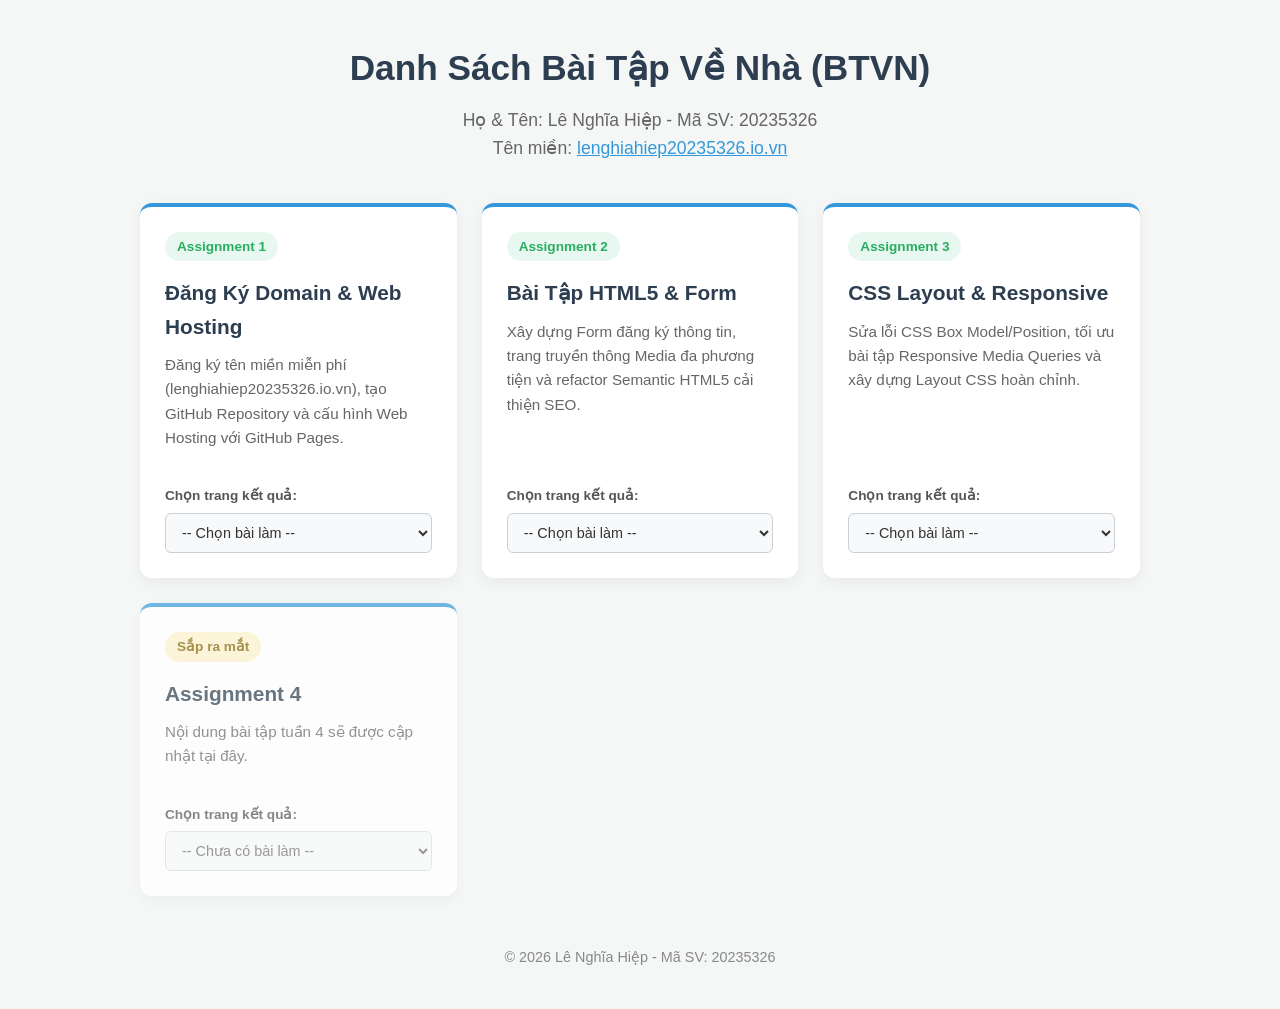
==== index.html @ bf310b88 "Complete Assignment 3 CSS Layout & Responsive" ====
<!DOCTYPE html>
<html lang="vi">
<head>
    <meta charset="UTF-8">
    <meta name="viewport" content="width=device-width, initial-scale=1.0">
    <title>Danh Sách Bài Tập Về Nhà - CN Web</title>
    <style>
        :root {
            --primary-color: #2c3e50;
            --accent-color: #3498db;
            --bg-color: #f4f7f6;
            --card-bg: #ffffff;
            --text-color: #333333;
        }

        * {
            box-sizing: border-box;
            margin: 0;
            padding: 0;
        }

        body {
            font-family: 'Segoe UI', Tahoma, Geneva, Verdana, sans-serif;
            background-color: var(--bg-color);
            color: var(--text-color);
            line-height: 1.6;
            padding: 40px 20px;
        }

        .container {
            max-width: 1000px;
            margin: 0 auto;
        }

        header {
            text-align: center;
            margin-bottom: 40px;
        }

        header h1 {
            font-size: 2.2rem;
            color: var(--primary-color);
            margin-bottom: 10px;
        }

        header p {
            font-size: 1.1rem;
            color: #666;
        }

        .assignment-grid {
            display: grid;
            grid-template-columns: repeat(auto-fill, minmax(280px, 1fr));
            gap: 25px;
        }

        .assignment-card {
            background-color: var(--card-bg);
            border-radius: 12px;
            padding: 25px;
            box-shadow: 0 4px 15px rgba(0,0,0,0.06);
            transition: transform 0.2s ease, box-shadow 0.2s ease;
            display: flex;
            flex-direction: column;
            justify-content: space-between;
            border-top: 4px solid var(--accent-color);
        }

        .assignment-card:hover {
            transform: translateY(-5px);
            box-shadow: 0 8px 25px rgba(0,0,0,0.12);
        }

        .card-header {
            display: flex;
            align-items: center;
            justify-content: space-between;
            margin-bottom: 15px;
        }

        .badge {
            background-color: #e8f4fc;
            color: var(--accent-color);
            font-weight: bold;
            padding: 4px 12px;
            border-radius: 20px;
            font-size: 0.85rem;
        }

        .badge.completed {
            background-color: #e8f8f0;
            color: #27ae60;
        }

        .badge.pending {
            background-color: #fff3cd;
            color: #856404;
        }

        .assignment-card h3 {
            font-size: 1.3rem;
            color: var(--primary-color);
            margin-bottom: 10px;
        }

        .assignment-card p {
            font-size: 0.95rem;
            color: #666;
            margin-bottom: 20px;
            flex-grow: 1;
        }

        .dropdown-container {
            margin-top: 15px;
        }

        .dropdown-container label {
            display: block;
            font-size: 0.85rem;
            font-weight: 600;
            color: #555;
            margin-bottom: 6px;
        }

        .select-link {
            width: 100%;
            padding: 10px 12px;
            border: 1px solid #ccd0d5;
            border-radius: 6px;
            background-color: #f8f9fa;
            font-size: 0.9rem;
            color: #333;
            cursor: pointer;
            outline: none;
            transition: border-color 0.2s, background-color 0.2s;
        }

        .select-link:hover, .select-link:focus {
            border-color: var(--accent-color);
            background-color: #ffffff;
        }

        .disabled {
            opacity: 0.7;
        }

        footer {
            text-align: center;
            margin-top: 50px;
            color: #888;
            font-size: 0.9rem;
        }
    </style>
</head>
<body>
    <div class="container">
        <header>
            <h1>Danh Sách Bài Tập Về Nhà (BTVN)</h1>
            <p>Họ & Tên: Lê Nghĩa Hiệp - Mã SV: 20235326</p>
            <p>Tên miền: <a href="http://lenghiahiep20235326.io.vn" style="color: var(--accent-color);">lenghiahiep20235326.io.vn</a></p>
        </header>

        <div class="assignment-grid">
            <!-- Assignment 1 -->
            <div class="assignment-card">
                <div>
                    <div class="card-header">
                        <span class="badge completed">Assignment 1</span>
                    </div>
                    <h3>Đăng Ký Domain & Web Hosting</h3>
                    <p>Đăng ký tên miền miễn phí (lenghiahiep20235326.io.vn), tạo GitHub Repository và cấu hình Web Hosting với GitHub Pages.</p>
                </div>
                <div class="dropdown-container">
                    <label for="assign1-select">Chọn trang kết quả:</label>
                    <select id="assign1-select" class="select-link" onchange="if(this.value) window.location.href=this.value;">
                        <option value="">-- Chọn bài làm --</option>
                        <option value="http://lenghiahiep20235326.io.vn">Link Domain / Trang chủ</option>
                        <option value="https://github.com/HiepLee1509/CN-WEB">Link Repository GitHub</option>
                    </select>
                </div>
            </div>

            <!-- Assignment 2 -->
            <div class="assignment-card">
                <div>
                    <div class="card-header">
                        <span class="badge completed">Assignment 2</span>
                    </div>
                    <h3>Bài Tập HTML5 & Form</h3>
                    <p>Xây dựng Form đăng ký thông tin, trang truyền thông Media đa phương tiện và refactor Semantic HTML5 cải thiện SEO.</p>
                </div>
                <div class="dropdown-container">
                    <label for="assign2-select">Chọn trang kết quả:</label>
                    <select id="assign2-select" class="select-link" onchange="if(this.value) window.location.href=this.value;">
                        <option value="">-- Chọn bài làm --</option>
                        <option value="assignment2/index.html">Trang chủ mẫu (index.html)</option>
                        <option value="assignment2/register.html">Link to register.html</option>
                        <option value="assignment2/media.html">Link to media.html</option>
                        <option value="assignment2/index_new.html">Link to index_new.html</option>
                    </select>
                </div>
            </div>

            <!-- Assignment 3 -->
            <div class="assignment-card">
                <div>
                    <div class="card-header">
                        <span class="badge completed">Assignment 3</span>
                    </div>
                    <h3>CSS Layout & Responsive</h3>
                    <p>Sửa lỗi CSS Box Model/Position, tối ưu bài tập Responsive Media Queries và xây dựng Layout CSS hoàn chỉnh.</p>
                </div>
                <div class="dropdown-container">
                    <label for="assign3-select">Chọn trang kết quả:</label>
                    <select id="assign3-select" class="select-link" onchange="if(this.value) window.location.href=this.value;">
                        <option value="">-- Chọn bài làm --</option>
                        <option value="assignment3/Bai tap 1 Tim va sua loi CSS/trang.html">Bài 1: Sửa lỗi CSS thủ công</option>
                        <option value="assignment3/Bai tap 2 Tim va sua loi CSS/trang.html">Bài 2: Chẩn đoán & Sửa lỗi CSS</option>
                        <option value="assignment3/responsive-Bai tap 3.html">Bài 3: Demo Responsive Web Design</option>
                        <option value="assignment3/Bai tap 4 Xay dung CSS/trang-goc.html">Bài 4: Xây dựng CSS Responsive</option>
                    </select>
                </div>
            </div>

            <!-- Assignment 4 -->
            <div class="assignment-card disabled">
                <div>
                    <div class="card-header">
                        <span class="badge pending">Sắp ra mắt</span>
                    </div>
                    <h3>Assignment 4</h3>
                    <p>Nội dung bài tập tuần 4 sẽ được cập nhật tại đây.</p>
                </div>
                <div class="dropdown-container">
                    <label>Chọn trang kết quả:</label>
                    <select class="select-link" disabled>
                        <option value="">-- Chưa có bài làm --</option>
                    </select>
                </div>
            </div>
        </div>

        <footer>
            <p>© 2026 Lê Nghĩa Hiệp - Mã SV: 20235326</p>
        </footer>
    </div>
</body>
</html>
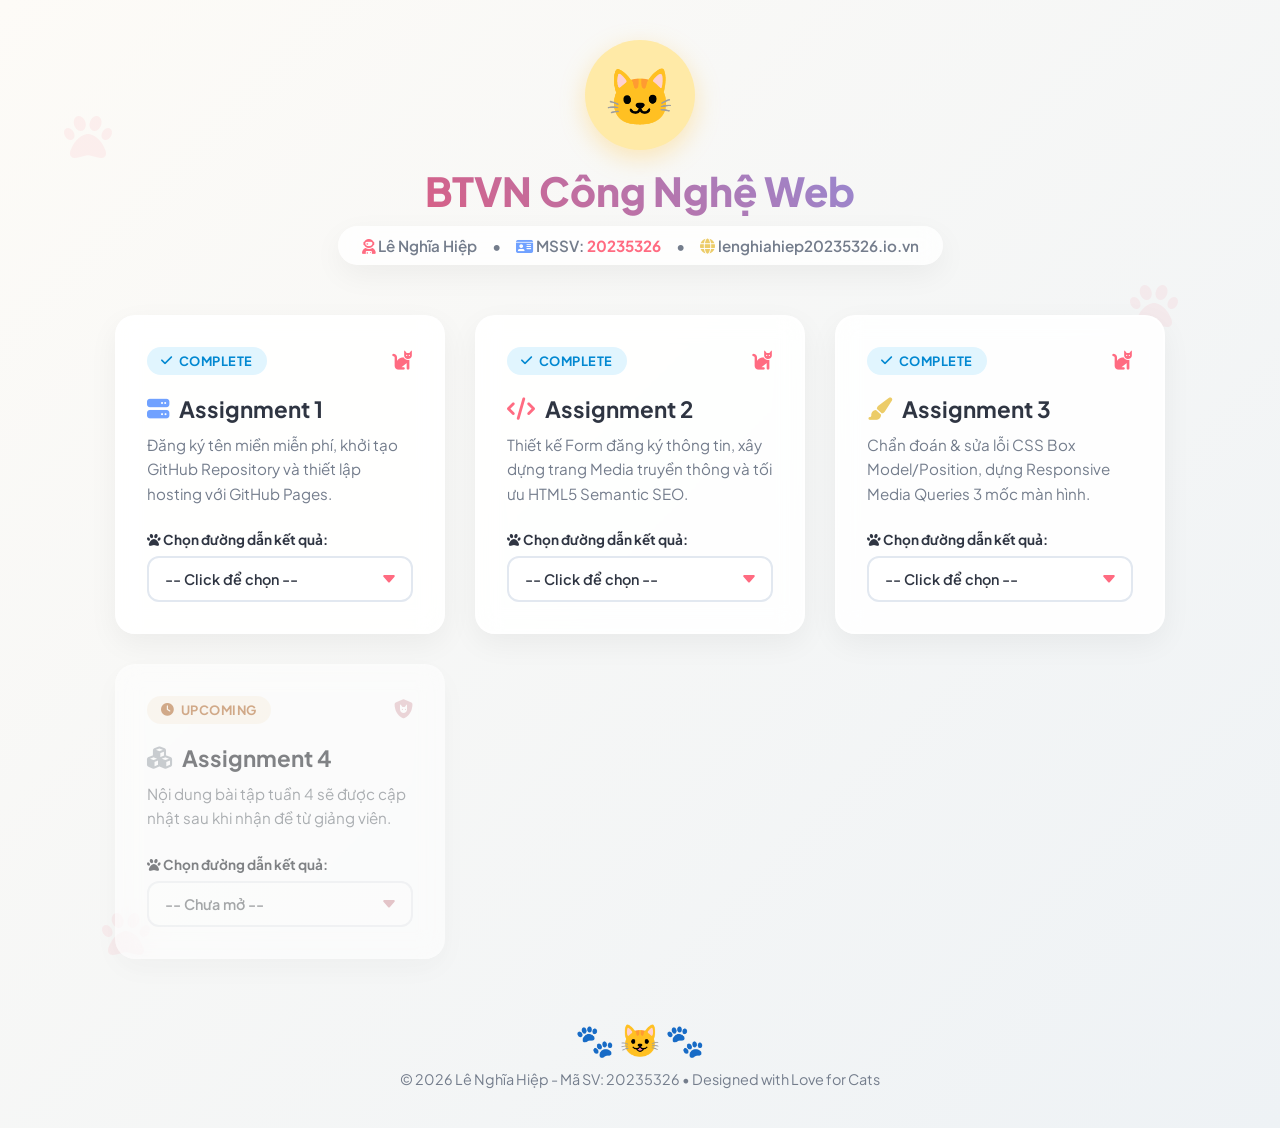
==== commit 643449d0: "Redesign homepage with Cute Cat Theme and smooth animations" ====
--- a/index.html
+++ b/index.html
@@ -3,14 +3,25 @@
 <head>
     <meta charset="UTF-8">
     <meta name="viewport" content="width=device-width, initial-scale=1.0">
-    <title>Danh Sách Bài Tập Về Nhà - CN Web</title>
+    <title>Lê Nghĩa Hiệp - BTVN Công Nghệ Web</title>
+    <!-- Google Fonts & Font Awesome Icons -->
+    <link rel="preconnect" href="https://fonts.googleapis.com">
+    <link rel="preconnect" href="https://fonts.gstatic.com" crossorigin>
+    <link href="https://fonts.googleapis.com/css2?family=Plus+Jakarta+Sans:wght@400;600;700;800&display=swap" rel="stylesheet">
+    <link rel="stylesheet" href="https://cdnjs.cloudflare.com/ajax/libs/font-awesome/6.4.0/css/all.min.css">
+    
     <style>
         :root {
-            --primary-color: #2c3e50;
-            --accent-color: #3498db;
-            --bg-color: #f4f7f6;
-            --card-bg: #ffffff;
-            --text-color: #333333;
+            --primary: #ff6b81;
+            --primary-hover: #ff4757;
+            --secondary: #70a1ff;
+            --accent: #eccc68;
+            --bg-gradient: linear-gradient(135deg, #fdfbf7 0%, #eef2f5 100%);
+            --card-bg: rgba(255, 255, 255, 0.9);
+            --text-main: #2f3542;
+            --text-muted: #747d8c;
+            --shadow-soft: 0 10px 30px rgba(0, 0, 0, 0.05);
+            --shadow-hover: 0 20px 40px rgba(255, 107, 129, 0.18);
         }
 
         * {
@@ -20,162 +31,314 @@
         }
 
         body {
-            font-family: 'Segoe UI', Tahoma, Geneva, Verdana, sans-serif;
-            background-color: var(--bg-color);
-            color: var(--text-color);
-            line-height: 1.6;
+            font-family: 'Plus Jakarta Sans', sans-serif;
+            background: var(--bg-gradient);
+            color: var(--text-main);
+            min-height: 100vh;
             padding: 40px 20px;
+            position: relative;
+            overflow-x: hidden;
+        }
+
+        /* Ambient Floating Paws Effect */
+        .ambient-paw {
+            position: absolute;
+            color: rgba(255, 107, 129, 0.08);
+            font-size: 3rem;
+            z-index: 0;
+            animation: floatPaw 8s infinite ease-in-out;
+        }
+
+        @keyframes floatPaw {
+            0%, 100% { transform: translateY(0) rotate(0deg); }
+            50% { transform: translateY(-20px) rotate(15deg); }
         }
 
         .container {
-            max-width: 1000px;
+            max-width: 1050px;
             margin: 0 auto;
-        }
-
+            position: relative;
+            z-index: 1;
+        }
+
+        /* Header Styling with Animated Cat Avatar */
         header {
             text-align: center;
-            margin-bottom: 40px;
+            margin-bottom: 50px;
+            position: relative;
+        }
+
+        .cat-avatar-wrapper {
+            position: relative;
+            display: inline-block;
+            margin-bottom: 15px;
+        }
+
+        .cat-avatar {
+            width: 110px;
+            height: 110px;
+            background: #ffeaa7;
+            border-radius: 50%;
+            display: flex;
+            align-items: center;
+            justify-content: center;
+            font-size: 3.5rem;
+            box-shadow: 0 8px 25px rgba(254, 202, 87, 0.4);
+            animation: catBounce 3s infinite ease-in-out;
+        }
+
+        @keyframes catBounce {
+            0%, 100% { transform: translateY(0) scale(1); }
+            50% { transform: translateY(-10px) scale(1.05); }
+        }
+
+        .cat-ears {
+            position: absolute;
+            top: -8px;
+            width: 100%;
+            display: flex;
+            justify-content: space-between;
+            padding: 0 15px;
+        }
+
+        .cat-ear {
+            width: 0;
+            height: 0;
+            border-left: 15px solid transparent;
+            border-right: 15px solid transparent;
+            border-bottom: 25px solid #ff6b81;
+            transform-origin: bottom center;
         }
 
         header h1 {
-            font-size: 2.2rem;
-            color: var(--primary-color);
+            font-size: 2.5rem;
+            font-weight: 800;
+            background: linear-gradient(45deg, #ff4757, #70a1ff);
+            -webkit-background-clip: text;
+            -webkit-text-fill-color: transparent;
             margin-bottom: 10px;
         }
 
-        header p {
-            font-size: 1.1rem;
-            color: #666;
-        }
-
+        .student-info {
+            display: inline-flex;
+            gap: 15px;
+            background: rgba(255, 255, 255, 0.8);
+            backdrop-filter: blur(10px);
+            padding: 10px 24px;
+            border-radius: 30px;
+            box-shadow: var(--shadow-soft);
+            font-size: 0.95rem;
+            font-weight: 600;
+            color: var(--text-muted);
+        }
+
+        .student-info span strong {
+            color: var(--primary);
+        }
+
+        /* Assignment Cards Grid */
         .assignment-grid {
             display: grid;
-            grid-template-columns: repeat(auto-fill, minmax(280px, 1fr));
-            gap: 25px;
+            grid-template-columns: repeat(auto-fill, minmax(310px, 1fr));
+            gap: 30px;
         }
 
         .assignment-card {
-            background-color: var(--card-bg);
-            border-radius: 12px;
-            padding: 25px;
-            box-shadow: 0 4px 15px rgba(0,0,0,0.06);
-            transition: transform 0.2s ease, box-shadow 0.2s ease;
+            background: var(--card-bg);
+            backdrop-filter: blur(12px);
+            border: 2px solid rgba(255, 255, 255, 0.6);
+            border-radius: 20px;
+            padding: 30px;
+            box-shadow: var(--shadow-soft);
+            transition: all 0.35s cubic-bezier(0.34, 1.56, 0.64, 1);
             display: flex;
             flex-direction: column;
             justify-content: space-between;
-            border-top: 4px solid var(--accent-color);
+            position: relative;
+            overflow: hidden;
+        }
+
+        .assignment-card::before {
+            content: '';
+            position: absolute;
+            top: 0;
+            left: 0;
+            width: 100%;
+            height: 5px;
+            background: linear-gradient(90deg, var(--primary), var(--secondary));
+            opacity: 0;
+            transition: opacity 0.3s ease;
         }
 
         .assignment-card:hover {
-            transform: translateY(-5px);
-            box-shadow: 0 8px 25px rgba(0,0,0,0.12);
-        }
-
-        .card-header {
+            transform: translateY(-8px) scale(1.02);
+            box-shadow: var(--shadow-hover);
+            border-color: rgba(255, 107, 129, 0.3);
+        }
+
+        .assignment-card:hover::before {
+            opacity: 1;
+        }
+
+        .card-top {
             display: flex;
             align-items: center;
             justify-content: space-between;
-            margin-bottom: 15px;
+            margin-bottom: 20px;
         }
 
         .badge {
-            background-color: #e8f4fc;
-            color: var(--accent-color);
-            font-weight: bold;
-            padding: 4px 12px;
+            display: inline-flex;
+            align-items: center;
+            gap: 6px;
+            padding: 6px 14px;
             border-radius: 20px;
-            font-size: 0.85rem;
+            font-size: 0.8rem;
+            font-weight: 700;
+            letter-spacing: 0.5px;
+            text-transform: uppercase;
         }
 
         .badge.completed {
-            background-color: #e8f8f0;
-            color: #27ae60;
+            background: #e1f5fe;
+            color: #0288d1;
         }
 
         .badge.pending {
-            background-color: #fff3cd;
-            color: #856404;
+            background: #fff3e0;
+            color: #ef6c00;
+        }
+
+        .cat-icon-badge {
+            font-size: 1.2rem;
+            color: var(--primary);
         }
 
         .assignment-card h3 {
-            font-size: 1.3rem;
-            color: var(--primary-color);
+            font-size: 1.4rem;
+            font-weight: 700;
+            color: var(--text-main);
             margin-bottom: 10px;
+            display: flex;
+            align-items: center;
+            gap: 10px;
         }
 
         .assignment-card p {
             font-size: 0.95rem;
-            color: #666;
-            margin-bottom: 20px;
-            flex-grow: 1;
-        }
-
-        .dropdown-container {
-            margin-top: 15px;
-        }
-
-        .dropdown-container label {
+            color: var(--text-muted);
+            line-height: 1.6;
+            margin-bottom: 25px;
+        }
+
+        /* Custom Cat Styled Dropdown Select */
+        .dropdown-wrapper {
+            position: relative;
+        }
+
+        .dropdown-wrapper label {
             display: block;
             font-size: 0.85rem;
+            font-weight: 700;
+            color: var(--text-main);
+            margin-bottom: 8px;
+        }
+
+        .custom-select {
+            width: 100%;
+            padding: 12px 16px;
+            border: 2px solid #e2e8f0;
+            border-radius: 12px;
+            background: #ffffff;
+            font-family: inherit;
+            font-size: 0.9rem;
             font-weight: 600;
-            color: #555;
-            margin-bottom: 6px;
-        }
-
-        .select-link {
-            width: 100%;
-            padding: 10px 12px;
-            border: 1px solid #ccd0d5;
-            border-radius: 6px;
-            background-color: #f8f9fa;
-            font-size: 0.9rem;
-            color: #333;
+            color: var(--text-main);
             cursor: pointer;
             outline: none;
-            transition: border-color 0.2s, background-color 0.2s;
-        }
-
-        .select-link:hover, .select-link:focus {
-            border-color: var(--accent-color);
-            background-color: #ffffff;
+            transition: all 0.3s ease;
+            appearance: none;
+            background-image: url("data:image/svg+xml;utf8,<svg xmlns='http://www.w3.org/2000/svg' width='16' height='16' fill='%23ff6b81' viewBox='0 0 16 16'><path d='M7.247 11.14 2.451 5.658C1.885 5.013 2.345 4 3.204 4h9.592a1 1 0 0 1 .753 1.659l-4.796 5.48a1 1 0 0 1-1.506 0z'/></svg>");
+            background-repeat: no-repeat;
+            background-position: right 14px center;
+        }
+
+        .custom-select:hover, .custom-select:focus {
+            border-color: var(--primary);
+            box-shadow: 0 0 0 4px rgba(255, 107, 129, 0.15);
         }
 
         .disabled {
-            opacity: 0.7;
-        }
-
+            opacity: 0.6;
+            filter: grayscale(0.5);
+            pointer-events: none;
+        }
+
+        /* Cat Animation Footer */
         footer {
             text-align: center;
-            margin-top: 50px;
-            color: #888;
+            margin-top: 60px;
+            color: var(--text-muted);
             font-size: 0.9rem;
+            position: relative;
+        }
+
+        .footer-cat {
+            font-size: 2rem;
+            margin-bottom: 10px;
+            display: inline-block;
+            animation: catWiggle 2s infinite ease-in-out;
+        }
+
+        @keyframes catWiggle {
+            0%, 100% { transform: rotate(0deg); }
+            25% { transform: rotate(-10deg); }
+            75% { transform: rotate(10deg); }
         }
     </style>
 </head>
 <body>
+
+    <!-- Ambient Paw Animations -->
+    <i class="fa-solid fa-paw ambient-paw" style="top: 10%; left: 5%;"></i>
+    <i class="fa-solid fa-paw ambient-paw" style="top: 25%; right: 8%; animation-delay: 2s;"></i>
+    <i class="fa-solid fa-paw ambient-paw" style="bottom: 15%; left: 8%; animation-delay: 4s;"></i>
+
     <div class="container">
+        <!-- Header -->
         <header>
-            <h1>Danh Sách Bài Tập Về Nhà (BTVN)</h1>
-            <p>Họ & Tên: Lê Nghĩa Hiệp - Mã SV: 20235326</p>
-            <p>Tên miền: <a href="http://lenghiahiep20235326.io.vn" style="color: var(--accent-color);">lenghiahiep20235326.io.vn</a></p>
+            <div class="cat-avatar-wrapper">
+                <div class="cat-avatar">🐱</div>
+            </div>
+            <h1>BTVN Công Nghệ Web</h1>
+            <div class="student-info">
+                <span><i class="fa-solid fa-user-astronaut" style="color: var(--primary);"></i> Lê Nghĩa Hiệp</span>
+                <span>•</span>
+                <span><i class="fa-solid fa-id-card" style="color: var(--secondary);"></i> MSSV: <strong>20235326</strong></span>
+                <span>•</span>
+                <span><i class="fa-solid fa-globe" style="color: var(--accent);"></i> <a href="http://lenghiahiep20235326.io.vn" style="color: inherit; text-decoration: none;">lenghiahiep20235326.io.vn</a></span>
+            </div>
         </header>
 
+        <!-- Cards Grid -->
         <div class="assignment-grid">
+            
             <!-- Assignment 1 -->
             <div class="assignment-card">
                 <div>
-                    <div class="card-header">
-                        <span class="badge completed">Assignment 1</span>
+                    <div class="card-top">
+                        <span class="badge completed"><i class="fa-solid fa-check"></i> Complete</span>
+                        <i class="fa-solid fa-cat cat-icon-badge"></i>
                     </div>
-                    <h3>Đăng Ký Domain & Web Hosting</h3>
-                    <p>Đăng ký tên miền miễn phí (lenghiahiep20235326.io.vn), tạo GitHub Repository và cấu hình Web Hosting với GitHub Pages.</p>
-                </div>
-                <div class="dropdown-container">
-                    <label for="assign1-select">Chọn trang kết quả:</label>
-                    <select id="assign1-select" class="select-link" onchange="if(this.value) window.location.href=this.value;">
-                        <option value="">-- Chọn bài làm --</option>
-                        <option value="http://lenghiahiep20235326.io.vn">Link Domain / Trang chủ</option>
-                        <option value="https://github.com/HiepLee1509/CN-WEB">Link Repository GitHub</option>
+                    <h3><i class="fa-solid fa-server" style="color: var(--secondary);"></i> Assignment 1</h3>
+                    <p>Đăng ký tên miền miễn phí, khởi tạo GitHub Repository và thiết lập hosting với GitHub Pages.</p>
+                </div>
+                <div class="dropdown-wrapper">
+                    <label><i class="fa-solid fa-paw"></i> Chọn đường dẫn kết quả:</label>
+                    <select class="custom-select" onchange="if(this.value) window.location.href=this.value;">
+                        <option value="">-- Click để chọn --</option>
+                        <option value="http://lenghiahiep20235326.io.vn">🐾 Domain: lenghiahiep20235326.io.vn</option>
+                        <option value="https://github.com/HiepLee1509/CN-WEB">🐾 GitHub Repo: HiepLee1509/CN-WEB</option>
                     </select>
                 </div>
             </div>
@@ -183,20 +346,21 @@
             <!-- Assignment 2 -->
             <div class="assignment-card">
                 <div>
-                    <div class="card-header">
-                        <span class="badge completed">Assignment 2</span>
+                    <div class="card-top">
+                        <span class="badge completed"><i class="fa-solid fa-check"></i> Complete</span>
+                        <i class="fa-solid fa-cat cat-icon-badge"></i>
                     </div>
-                    <h3>Bài Tập HTML5 & Form</h3>
-                    <p>Xây dựng Form đăng ký thông tin, trang truyền thông Media đa phương tiện và refactor Semantic HTML5 cải thiện SEO.</p>
-                </div>
-                <div class="dropdown-container">
-                    <label for="assign2-select">Chọn trang kết quả:</label>
-                    <select id="assign2-select" class="select-link" onchange="if(this.value) window.location.href=this.value;">
-                        <option value="">-- Chọn bài làm --</option>
-                        <option value="assignment2/index.html">Trang chủ mẫu (index.html)</option>
-                        <option value="assignment2/register.html">Link to register.html</option>
-                        <option value="assignment2/media.html">Link to media.html</option>
-                        <option value="assignment2/index_new.html">Link to index_new.html</option>
+                    <h3><i class="fa-solid fa-code" style="color: var(--primary);"></i> Assignment 2</h3>
+                    <p>Thiết kế Form đăng ký thông tin, xây dựng trang Media truyền thông và tối ưu HTML5 Semantic SEO.</p>
+                </div>
+                <div class="dropdown-wrapper">
+                    <label><i class="fa-solid fa-paw"></i> Chọn đường dẫn kết quả:</label>
+                    <select class="custom-select" onchange="if(this.value) window.location.href=this.value;">
+                        <option value="">-- Click để chọn --</option>
+                        <option value="assignment2/register.html">🐾 Link to register.html</option>
+                        <option value="assignment2/media.html">🐾 Link to media.html</option>
+                        <option value="assignment2/index_new.html">🐾 Link to index_new.html</option>
+                        <option value="assignment2/index.html">🐾 Trang chủ mẫu (index.html)</option>
                     </select>
                 </div>
             </div>
@@ -204,20 +368,21 @@
             <!-- Assignment 3 -->
             <div class="assignment-card">
                 <div>
-                    <div class="card-header">
-                        <span class="badge completed">Assignment 3</span>
+                    <div class="card-top">
+                        <span class="badge completed"><i class="fa-solid fa-check"></i> Complete</span>
+                        <i class="fa-solid fa-cat cat-icon-badge"></i>
                     </div>
-                    <h3>CSS Layout & Responsive</h3>
-                    <p>Sửa lỗi CSS Box Model/Position, tối ưu bài tập Responsive Media Queries và xây dựng Layout CSS hoàn chỉnh.</p>
-                </div>
-                <div class="dropdown-container">
-                    <label for="assign3-select">Chọn trang kết quả:</label>
-                    <select id="assign3-select" class="select-link" onchange="if(this.value) window.location.href=this.value;">
-                        <option value="">-- Chọn bài làm --</option>
-                        <option value="assignment3/Bai tap 1 Tim va sua loi CSS/trang.html">Bài 1: Sửa lỗi CSS thủ công</option>
-                        <option value="assignment3/Bai tap 2 Tim va sua loi CSS/trang.html">Bài 2: Chẩn đoán & Sửa lỗi CSS</option>
-                        <option value="assignment3/responsive-Bai tap 3.html">Bài 3: Demo Responsive Web Design</option>
-                        <option value="assignment3/Bai tap 4 Xay dung CSS/trang-goc.html">Bài 4: Xây dựng CSS Responsive</option>
+                    <h3><i class="fa-solid fa-paint-brush" style="color: var(--accent);"></i> Assignment 3</h3>
+                    <p>Chẩn đoán & sửa lỗi CSS Box Model/Position, dựng Responsive Media Queries 3 mốc màn hình.</p>
+                </div>
+                <div class="dropdown-wrapper">
+                    <label><i class="fa-solid fa-paw"></i> Chọn đường dẫn kết quả:</label>
+                    <select class="custom-select" onchange="if(this.value) window.location.href=this.value;">
+                        <option value="">-- Click để chọn --</option>
+                        <option value="assignment3/Bai tap 1 Tim va sua loi CSS/trang.html">🐾 Bài 1: Sửa lỗi CSS thủ công</option>
+                        <option value="assignment3/Bai tap 2 Tim va sua loi CSS/trang.html">🐾 Bài 2: Chẩn đoán & Sửa lỗi CSS</option>
+                        <option value="assignment3/responsive-Bai tap 3.html">🐾 Bài 3: Demo Responsive Layout</option>
+                        <option value="assignment3/Bai tap 4 Xay dung CSS/trang-goc.html">🐾 Bài 4: Xây dựng CSS Responsive</option>
                     </select>
                 </div>
             </div>
@@ -225,24 +390,29 @@
             <!-- Assignment 4 -->
             <div class="assignment-card disabled">
                 <div>
-                    <div class="card-header">
-                        <span class="badge pending">Sắp ra mắt</span>
+                    <div class="card-top">
+                        <span class="badge pending"><i class="fa-solid fa-clock"></i> Upcoming</span>
+                        <i class="fa-solid fa-shield-cat cat-icon-badge" style="opacity: 0.5;"></i>
                     </div>
-                    <h3>Assignment 4</h3>
-                    <p>Nội dung bài tập tuần 4 sẽ được cập nhật tại đây.</p>
-                </div>
-                <div class="dropdown-container">
-                    <label>Chọn trang kết quả:</label>
-                    <select class="select-link" disabled>
-                        <option value="">-- Chưa có bài làm --</option>
+                    <h3><i class="fa-solid fa-cubes" style="color: #a4b0be;"></i> Assignment 4</h3>
+                    <p>Nội dung bài tập tuần 4 sẽ được cập nhật sau khi nhận đề từ giảng viên.</p>
+                </div>
+                <div class="dropdown-wrapper">
+                    <label><i class="fa-solid fa-paw"></i> Chọn đường dẫn kết quả:</label>
+                    <select class="custom-select" disabled>
+                        <option value="">-- Chưa mở --</option>
                     </select>
                 </div>
             </div>
+
         </div>
 
+        <!-- Footer -->
         <footer>
-            <p>© 2026 Lê Nghĩa Hiệp - Mã SV: 20235326</p>
+            <div class="footer-cat">🐾 😺 🐾</div>
+            <p>© 2026 Lê Nghĩa Hiệp - Mã SV: 20235326 • Designed with Love for Cats</p>
         </footer>
     </div>
+
 </body>
 </html>
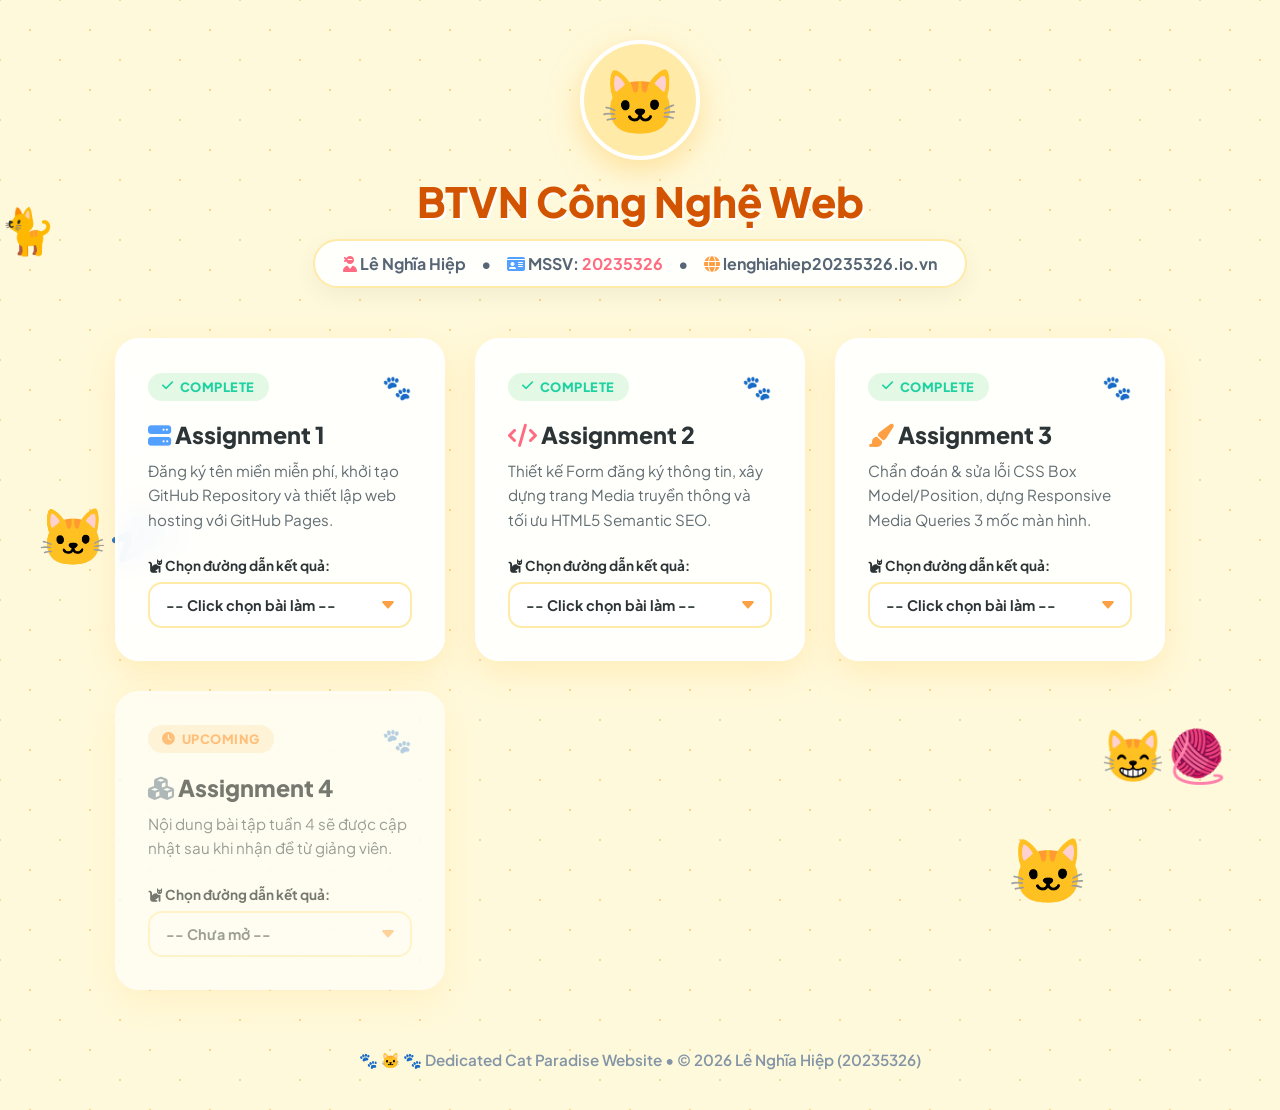
==== commit bb299e1e: "Update Yellow Pastel theme with interactive background cat animations" ====
--- a/index.html
+++ b/index.html
@@ -3,8 +3,8 @@
 <head>
     <meta charset="UTF-8">
     <meta name="viewport" content="width=device-width, initial-scale=1.0">
-    <title>Lê Nghĩa Hiệp - BTVN Công Nghệ Web</title>
-    <!-- Google Fonts & Font Awesome Icons -->
+    <title>Lê Nghĩa Hiệp - BTVN Công Nghệ Web (Cat Paradise)</title>
+    <!-- Google Fonts & Font Awesome -->
     <link rel="preconnect" href="https://fonts.googleapis.com">
     <link rel="preconnect" href="https://fonts.gstatic.com" crossorigin>
     <link href="https://fonts.googleapis.com/css2?family=Plus+Jakarta+Sans:wght@400;600;700;800&display=swap" rel="stylesheet">
@@ -12,16 +12,15 @@
     
     <style>
         :root {
+            --bg-yellow: #fff9db; /* Pastel Yellow Background */
             --primary: #ff6b81;
-            --primary-hover: #ff4757;
-            --secondary: #70a1ff;
-            --accent: #eccc68;
-            --bg-gradient: linear-gradient(135deg, #fdfbf7 0%, #eef2f5 100%);
-            --card-bg: rgba(255, 255, 255, 0.9);
-            --text-main: #2f3542;
-            --text-muted: #747d8c;
-            --shadow-soft: 0 10px 30px rgba(0, 0, 0, 0.05);
-            --shadow-hover: 0 20px 40px rgba(255, 107, 129, 0.18);
+            --secondary: #48dbfb;
+            --accent: #feca57;
+            --card-bg: rgba(255, 255, 255, 0.92);
+            --text-main: #2d3436;
+            --text-muted: #636e72;
+            --shadow-card: 0 12px 35px rgba(254, 202, 87, 0.25);
+            --shadow-hover: 0 22px 45px rgba(255, 107, 129, 0.3);
         }
 
         * {
@@ -32,7 +31,12 @@
 
         body {
             font-family: 'Plus Jakarta Sans', sans-serif;
-            background: var(--bg-gradient);
+            background-color: var(--bg-yellow);
+            background-image: 
+                radial-gradient(#f7d794 1.5px, transparent 1.5px), 
+                radial-gradient(#f7d794 1.5px, #fff9db 1.5px);
+            background-size: 60px 60px;
+            background-position: 0 0, 30px 30px;
             color: var(--text-main);
             min-height: 100vh;
             padding: 40px 20px;
@@ -40,103 +44,163 @@
             overflow-x: hidden;
         }
 
-        /* Ambient Floating Paws Effect */
-        .ambient-paw {
+        /* ==================== ANIMATED CATS IN BACKGROUND ==================== */
+        .bg-cat-layer {
             position: absolute;
-            color: rgba(255, 107, 129, 0.08);
-            font-size: 3rem;
+            top: 0;
+            left: 0;
+            width: 100%;
+            height: 100%;
+            pointer-events: none;
             z-index: 0;
-            animation: floatPaw 8s infinite ease-in-out;
-        }
-
-        @keyframes floatPaw {
-            0%, 100% { transform: translateY(0) rotate(0deg); }
-            50% { transform: translateY(-20px) rotate(15deg); }
-        }
-
+            overflow: hidden;
+        }
+
+        /* 1. Mèo chạy ngang qua màn hình (Running Cat) */
+        .running-cat {
+            position: absolute;
+            top: 18%;
+            font-size: 2.8rem;
+            animation: catRun 14s linear infinite;
+        }
+
+        @keyframes catRun {
+            0% { left: -100px; transform: scaleX(1); }
+            49.9% { left: 105vw; transform: scaleX(1); }
+            50% { left: 105vw; transform: scaleX(-1); }
+            100% { left: -100px; transform: scaleX(-1); }
+        }
+
+        /* 2. Mèo ngủ trên đệm mây góc trái (Sleeping Cat) */
+        .sleeping-cat-wrapper {
+            position: absolute;
+            top: 45%;
+            left: 3%;
+            text-align: center;
+            animation: floatSlow 6s ease-in-out infinite;
+        }
+
+        .sleeping-cat {
+            font-size: 3.5rem;
+            display: inline-block;
+        }
+
+        .zzz-text {
+            font-weight: 800;
+            color: #f5cd79;
+            font-size: 1.2rem;
+            position: absolute;
+            top: -15px;
+            right: 0;
+            animation: zzzAnim 3s infinite;
+        }
+
+        @keyframes zzzAnim {
+            0% { opacity: 0; transform: translate(0, 0) scale(0.8); }
+            50% { opacity: 1; transform: translate(15px, -15px) scale(1.2); }
+            100% { opacity: 0; transform: translate(25px, -30px) scale(1.5); }
+        }
+
+        /* 3. Mèo vờn cuộn len ở góc phải (Playful Cat) */
+        .playful-cat-wrapper {
+            position: absolute;
+            top: 65%;
+            right: 4%;
+            animation: floatSlow 5s ease-in-out infinite 1s;
+        }
+
+        .playful-cat {
+            font-size: 3.2rem;
+            display: inline-block;
+            animation: catPlay 2s ease-in-out infinite alternate;
+        }
+
+        @keyframes catPlay {
+            0% { transform: rotate(-10deg) scale(1); }
+            100% { transform: rotate(15deg) scale(1.1); }
+        }
+
+        /* 4. Mèo leo núi ngoi lên ở dưới đáy (Peeking Cat) */
+        .peeking-cat {
+            position: fixed;
+            bottom: -10px;
+            right: 15%;
+            font-size: 4rem;
+            z-index: 10;
+            animation: catPeek 8s ease-in-out infinite;
+        }
+
+        @keyframes catPeek {
+            0%, 100% { transform: translateY(50px); }
+            30%, 70% { transform: translateY(-10px); }
+        }
+
+        @keyframes floatSlow {
+            0%, 100% { transform: translateY(0); }
+            50% { transform: translateY(-15px); }
+        }
+
+        /* ==================== MAIN CONTAINER ==================== */
         .container {
             max-width: 1050px;
             margin: 0 auto;
             position: relative;
-            z-index: 1;
-        }
-
-        /* Header Styling with Animated Cat Avatar */
+            z-index: 2;
+        }
+
+        /* Header */
         header {
             text-align: center;
             margin-bottom: 50px;
-            position: relative;
-        }
-
-        .cat-avatar-wrapper {
-            position: relative;
-            display: inline-block;
-            margin-bottom: 15px;
-        }
-
-        .cat-avatar {
-            width: 110px;
-            height: 110px;
+        }
+
+        .header-avatar {
+            width: 120px;
+            height: 120px;
             background: #ffeaa7;
+            border: 4px solid #fff;
             border-radius: 50%;
+            margin: 0 auto 15px;
             display: flex;
             align-items: center;
             justify-content: center;
-            font-size: 3.5rem;
-            box-shadow: 0 8px 25px rgba(254, 202, 87, 0.4);
-            animation: catBounce 3s infinite ease-in-out;
-        }
-
-        @keyframes catBounce {
-            0%, 100% { transform: translateY(0) scale(1); }
-            50% { transform: translateY(-10px) scale(1.05); }
-        }
-
-        .cat-ears {
-            position: absolute;
-            top: -8px;
-            width: 100%;
-            display: flex;
-            justify-content: space-between;
-            padding: 0 15px;
-        }
-
-        .cat-ear {
-            width: 0;
-            height: 0;
-            border-left: 15px solid transparent;
-            border-right: 15px solid transparent;
-            border-bottom: 25px solid #ff6b81;
-            transform-origin: bottom center;
+            font-size: 4rem;
+            box-shadow: 0 10px 30px rgba(254, 202, 87, 0.5);
+            animation: bounceAvatar 3s infinite ease-in-out;
+        }
+
+        @keyframes bounceAvatar {
+            0%, 100% { transform: translateY(0) rotate(0); }
+            50% { transform: translateY(-12px) rotate(5deg); }
         }
 
         header h1 {
-            font-size: 2.5rem;
+            font-size: 2.6rem;
             font-weight: 800;
-            background: linear-gradient(45deg, #ff4757, #70a1ff);
-            -webkit-background-clip: text;
-            -webkit-text-fill-color: transparent;
-            margin-bottom: 10px;
+            color: #d35400;
+            text-shadow: 2px 2px 0 #fff;
+            margin-bottom: 12px;
         }
 
         .student-info {
             display: inline-flex;
             gap: 15px;
-            background: rgba(255, 255, 255, 0.8);
+            background: rgba(255, 255, 255, 0.92);
             backdrop-filter: blur(10px);
-            padding: 10px 24px;
+            padding: 12px 28px;
             border-radius: 30px;
-            box-shadow: var(--shadow-soft);
-            font-size: 0.95rem;
-            font-weight: 600;
-            color: var(--text-muted);
+            box-shadow: 0 8px 25px rgba(0, 0, 0, 0.05);
+            font-size: 1rem;
+            font-weight: 700;
+            color: #576574;
+            border: 2px solid #ffeaa7;
         }
 
         .student-info span strong {
-            color: var(--primary);
-        }
-
-        /* Assignment Cards Grid */
+            color: #ff6b81;
+        }
+
+        /* Cards Grid */
         .assignment-grid {
             display: grid;
             grid-template-columns: repeat(auto-fill, minmax(310px, 1fr));
@@ -145,46 +209,29 @@
 
         .assignment-card {
             background: var(--card-bg);
-            backdrop-filter: blur(12px);
-            border: 2px solid rgba(255, 255, 255, 0.6);
-            border-radius: 20px;
+            backdrop-filter: blur(15px);
+            border: 3px solid #ffffff;
+            border-radius: 24px;
             padding: 30px;
-            box-shadow: var(--shadow-soft);
+            box-shadow: var(--shadow-card);
             transition: all 0.35s cubic-bezier(0.34, 1.56, 0.64, 1);
             display: flex;
             flex-direction: column;
             justify-content: space-between;
             position: relative;
-            overflow: hidden;
-        }
-
-        .assignment-card::before {
-            content: '';
-            position: absolute;
-            top: 0;
-            left: 0;
-            width: 100%;
-            height: 5px;
-            background: linear-gradient(90deg, var(--primary), var(--secondary));
-            opacity: 0;
-            transition: opacity 0.3s ease;
         }
 
         .assignment-card:hover {
-            transform: translateY(-8px) scale(1.02);
+            transform: translateY(-10px) rotate(1deg);
             box-shadow: var(--shadow-hover);
-            border-color: rgba(255, 107, 129, 0.3);
-        }
-
-        .assignment-card:hover::before {
-            opacity: 1;
-        }
-
-        .card-top {
+            border-color: #feca57;
+        }
+
+        .card-header-top {
             display: flex;
             align-items: center;
             justify-content: space-between;
-            margin-bottom: 20px;
+            margin-bottom: 18px;
         }
 
         .badge {
@@ -194,34 +241,26 @@
             padding: 6px 14px;
             border-radius: 20px;
             font-size: 0.8rem;
-            font-weight: 700;
+            font-weight: 800;
             letter-spacing: 0.5px;
             text-transform: uppercase;
         }
 
         .badge.completed {
-            background: #e1f5fe;
-            color: #0288d1;
+            background: #e3f9e5;
+            color: #1dd1a1;
         }
 
         .badge.pending {
-            background: #fff3e0;
-            color: #ef6c00;
-        }
-
-        .cat-icon-badge {
-            font-size: 1.2rem;
-            color: var(--primary);
+            background: #fff0d6;
+            color: #ff9f43;
         }
 
         .assignment-card h3 {
-            font-size: 1.4rem;
-            font-weight: 700;
-            color: var(--text-main);
+            font-size: 1.45rem;
+            font-weight: 800;
+            color: #2d3436;
             margin-bottom: 10px;
-            display: flex;
-            align-items: center;
-            gap: 10px;
         }
 
         .assignment-card p {
@@ -231,112 +270,109 @@
             margin-bottom: 25px;
         }
 
-        /* Custom Cat Styled Dropdown Select */
-        .dropdown-wrapper {
-            position: relative;
-        }
-
+        /* Select Dropdown Styling */
         .dropdown-wrapper label {
             display: block;
             font-size: 0.85rem;
             font-weight: 700;
-            color: var(--text-main);
+            color: #2d3436;
             margin-bottom: 8px;
         }
 
         .custom-select {
             width: 100%;
             padding: 12px 16px;
-            border: 2px solid #e2e8f0;
-            border-radius: 12px;
+            border: 2px solid #ffeaa7;
+            border-radius: 14px;
             background: #ffffff;
             font-family: inherit;
             font-size: 0.9rem;
-            font-weight: 600;
-            color: var(--text-main);
+            font-weight: 700;
+            color: #2d3436;
             cursor: pointer;
             outline: none;
             transition: all 0.3s ease;
             appearance: none;
-            background-image: url("data:image/svg+xml;utf8,<svg xmlns='http://www.w3.org/2000/svg' width='16' height='16' fill='%23ff6b81' viewBox='0 0 16 16'><path d='M7.247 11.14 2.451 5.658C1.885 5.013 2.345 4 3.204 4h9.592a1 1 0 0 1 .753 1.659l-4.796 5.48a1 1 0 0 1-1.506 0z'/></svg>");
+            background-image: url("data:image/svg+xml;utf8,<svg xmlns='http://www.w3.org/2000/svg' width='16' height='16' fill='%23ff9f43' viewBox='0 0 16 16'><path d='M7.247 11.14 2.451 5.658C1.885 5.013 2.345 4 3.204 4h9.592a1 1 0 0 1 .753 1.659l-4.796 5.48a1 1 0 0 1-1.506 0z'/></svg>");
             background-repeat: no-repeat;
             background-position: right 14px center;
         }
 
         .custom-select:hover, .custom-select:focus {
-            border-color: var(--primary);
-            box-shadow: 0 0 0 4px rgba(255, 107, 129, 0.15);
+            border-color: #ff9f43;
+            box-shadow: 0 0 0 4px rgba(254, 202, 87, 0.3);
         }
 
         .disabled {
-            opacity: 0.6;
-            filter: grayscale(0.5);
+            opacity: 0.65;
             pointer-events: none;
         }
 
-        /* Cat Animation Footer */
+        /* Footer */
         footer {
             text-align: center;
             margin-top: 60px;
-            color: var(--text-muted);
-            font-size: 0.9rem;
-            position: relative;
-        }
-
-        .footer-cat {
-            font-size: 2rem;
-            margin-bottom: 10px;
-            display: inline-block;
-            animation: catWiggle 2s infinite ease-in-out;
-        }
-
-        @keyframes catWiggle {
-            0%, 100% { transform: rotate(0deg); }
-            25% { transform: rotate(-10deg); }
-            75% { transform: rotate(10deg); }
+            color: #8395a7;
+            font-size: 0.95rem;
+            font-weight: 600;
         }
     </style>
 </head>
 <body>
 
-    <!-- Ambient Paw Animations -->
-    <i class="fa-solid fa-paw ambient-paw" style="top: 10%; left: 5%;"></i>
-    <i class="fa-solid fa-paw ambient-paw" style="top: 25%; right: 8%; animation-delay: 2s;"></i>
-    <i class="fa-solid fa-paw ambient-paw" style="bottom: 15%; left: 8%; animation-delay: 4s;"></i>
-
+    <!-- ANIMATED CATS IN BACKGROUND -->
+    <div class="bg-cat-layer">
+        <!-- 1. Mèo chạy ngang qua màn hình -->
+        <div class="running-cat">🐈</div>
+
+        <!-- 2. Mèo ngủ phát tiếng Zzz -->
+        <div class="sleeping-cat-wrapper">
+            <span class="zzz-text">Zzz...</span>
+            <div class="sleeping-cat">🐱💤</div>
+        </div>
+
+        <!-- 3. Mèo vui đùa với cuộn len -->
+        <div class="playful-cat-wrapper">
+            <div class="playful-cat">😸🧶</div>
+        </div>
+
+        <!-- 4. Mèo nhô đầu ngó lên ở đáy màn hình -->
+        <div class="peeking-cat">🐱</div>
+    </div>
+
+    <!-- MAIN CONTENT -->
     <div class="container">
+        
         <!-- Header -->
         <header>
-            <div class="cat-avatar-wrapper">
-                <div class="cat-avatar">🐱</div>
-            </div>
+            <div class="header-avatar">🐱</div>
             <h1>BTVN Công Nghệ Web</h1>
             <div class="student-info">
-                <span><i class="fa-solid fa-user-astronaut" style="color: var(--primary);"></i> Lê Nghĩa Hiệp</span>
+                <span><i class="fa-solid fa-user-ninja" style="color: #ff6b81;"></i> Lê Nghĩa Hiệp</span>
                 <span>•</span>
-                <span><i class="fa-solid fa-id-card" style="color: var(--secondary);"></i> MSSV: <strong>20235326</strong></span>
+                <span><i class="fa-solid fa-id-card" style="color: #54a0ff;"></i> MSSV: <strong>20235326</strong></span>
                 <span>•</span>
-                <span><i class="fa-solid fa-globe" style="color: var(--accent);"></i> <a href="http://lenghiahiep20235326.io.vn" style="color: inherit; text-decoration: none;">lenghiahiep20235326.io.vn</a></span>
+                <span><i class="fa-solid fa-globe" style="color: #ff9f43;"></i> <a href="http://lenghiahiep20235326.io.vn" style="color: inherit; text-decoration: none;">lenghiahiep20235326.io.vn</a></span>
             </div>
         </header>
 
-        <!-- Cards Grid -->
+        <!-- Assignment Grid -->
         <div class="assignment-grid">
             
             <!-- Assignment 1 -->
             <div class="assignment-card">
                 <div>
-                    <div class="card-top">
+                    <div class="card-header-top">
                         <span class="badge completed"><i class="fa-solid fa-check"></i> Complete</span>
-                        <i class="fa-solid fa-cat cat-icon-badge"></i>
+                        <span style="font-size: 1.5rem;">🐾</span>
                     </div>
-                    <h3><i class="fa-solid fa-server" style="color: var(--secondary);"></i> Assignment 1</h3>
-                    <p>Đăng ký tên miền miễn phí, khởi tạo GitHub Repository và thiết lập hosting với GitHub Pages.</p>
+                    <h3><i class="fa-solid fa-server" style="color: #54a0ff;"></i> Assignment 1</h3>
+                    <p>Đăng ký tên miền miễn phí, khởi tạo GitHub Repository và thiết lập web hosting với GitHub Pages.</p>
                 </div>
                 <div class="dropdown-wrapper">
-                    <label><i class="fa-solid fa-paw"></i> Chọn đường dẫn kết quả:</label>
+                    <label><i class="fa-solid fa-cat"></i> Chọn đường dẫn kết quả:</label>
                     <select class="custom-select" onchange="if(this.value) window.location.href=this.value;">
-                        <option value="">-- Click để chọn --</option>
+                        <option value="">-- Click chọn bài làm --</option>
                         <option value="http://lenghiahiep20235326.io.vn">🐾 Domain: lenghiahiep20235326.io.vn</option>
                         <option value="https://github.com/HiepLee1509/CN-WEB">🐾 GitHub Repo: HiepLee1509/CN-WEB</option>
                     </select>
@@ -346,17 +382,17 @@
             <!-- Assignment 2 -->
             <div class="assignment-card">
                 <div>
-                    <div class="card-top">
+                    <div class="card-header-top">
                         <span class="badge completed"><i class="fa-solid fa-check"></i> Complete</span>
-                        <i class="fa-solid fa-cat cat-icon-badge"></i>
+                        <span style="font-size: 1.5rem;">🐾</span>
                     </div>
-                    <h3><i class="fa-solid fa-code" style="color: var(--primary);"></i> Assignment 2</h3>
+                    <h3><i class="fa-solid fa-code" style="color: #ff6b81;"></i> Assignment 2</h3>
                     <p>Thiết kế Form đăng ký thông tin, xây dựng trang Media truyền thông và tối ưu HTML5 Semantic SEO.</p>
                 </div>
                 <div class="dropdown-wrapper">
-                    <label><i class="fa-solid fa-paw"></i> Chọn đường dẫn kết quả:</label>
+                    <label><i class="fa-solid fa-cat"></i> Chọn đường dẫn kết quả:</label>
                     <select class="custom-select" onchange="if(this.value) window.location.href=this.value;">
-                        <option value="">-- Click để chọn --</option>
+                        <option value="">-- Click chọn bài làm --</option>
                         <option value="assignment2/register.html">🐾 Link to register.html</option>
                         <option value="assignment2/media.html">🐾 Link to media.html</option>
                         <option value="assignment2/index_new.html">🐾 Link to index_new.html</option>
@@ -368,17 +404,17 @@
             <!-- Assignment 3 -->
             <div class="assignment-card">
                 <div>
-                    <div class="card-top">
+                    <div class="card-header-top">
                         <span class="badge completed"><i class="fa-solid fa-check"></i> Complete</span>
-                        <i class="fa-solid fa-cat cat-icon-badge"></i>
+                        <span style="font-size: 1.5rem;">🐾</span>
                     </div>
-                    <h3><i class="fa-solid fa-paint-brush" style="color: var(--accent);"></i> Assignment 3</h3>
+                    <h3><i class="fa-solid fa-paint-brush" style="color: #ff9f43;"></i> Assignment 3</h3>
                     <p>Chẩn đoán & sửa lỗi CSS Box Model/Position, dựng Responsive Media Queries 3 mốc màn hình.</p>
                 </div>
                 <div class="dropdown-wrapper">
-                    <label><i class="fa-solid fa-paw"></i> Chọn đường dẫn kết quả:</label>
+                    <label><i class="fa-solid fa-cat"></i> Chọn đường dẫn kết quả:</label>
                     <select class="custom-select" onchange="if(this.value) window.location.href=this.value;">
-                        <option value="">-- Click để chọn --</option>
+                        <option value="">-- Click chọn bài làm --</option>
                         <option value="assignment3/Bai tap 1 Tim va sua loi CSS/trang.html">🐾 Bài 1: Sửa lỗi CSS thủ công</option>
                         <option value="assignment3/Bai tap 2 Tim va sua loi CSS/trang.html">🐾 Bài 2: Chẩn đoán & Sửa lỗi CSS</option>
                         <option value="assignment3/responsive-Bai tap 3.html">🐾 Bài 3: Demo Responsive Layout</option>
@@ -390,15 +426,15 @@
             <!-- Assignment 4 -->
             <div class="assignment-card disabled">
                 <div>
-                    <div class="card-top">
+                    <div class="card-header-top">
                         <span class="badge pending"><i class="fa-solid fa-clock"></i> Upcoming</span>
-                        <i class="fa-solid fa-shield-cat cat-icon-badge" style="opacity: 0.5;"></i>
+                        <span style="font-size: 1.5rem; opacity: 0.5;">🐾</span>
                     </div>
-                    <h3><i class="fa-solid fa-cubes" style="color: #a4b0be;"></i> Assignment 4</h3>
+                    <h3><i class="fa-solid fa-cubes" style="color: #8395a7;"></i> Assignment 4</h3>
                     <p>Nội dung bài tập tuần 4 sẽ được cập nhật sau khi nhận đề từ giảng viên.</p>
                 </div>
                 <div class="dropdown-wrapper">
-                    <label><i class="fa-solid fa-paw"></i> Chọn đường dẫn kết quả:</label>
+                    <label><i class="fa-solid fa-cat"></i> Chọn đường dẫn kết quả:</label>
                     <select class="custom-select" disabled>
                         <option value="">-- Chưa mở --</option>
                     </select>
@@ -409,9 +445,9 @@
 
         <!-- Footer -->
         <footer>
-            <div class="footer-cat">🐾 😺 🐾</div>
-            <p>© 2026 Lê Nghĩa Hiệp - Mã SV: 20235326 • Designed with Love for Cats</p>
+            <p>🐾 🐱 🐾 Dedicated Cat Paradise Website • © 2026 Lê Nghĩa Hiệp (20235326)</p>
         </footer>
+
     </div>
 
 </body>
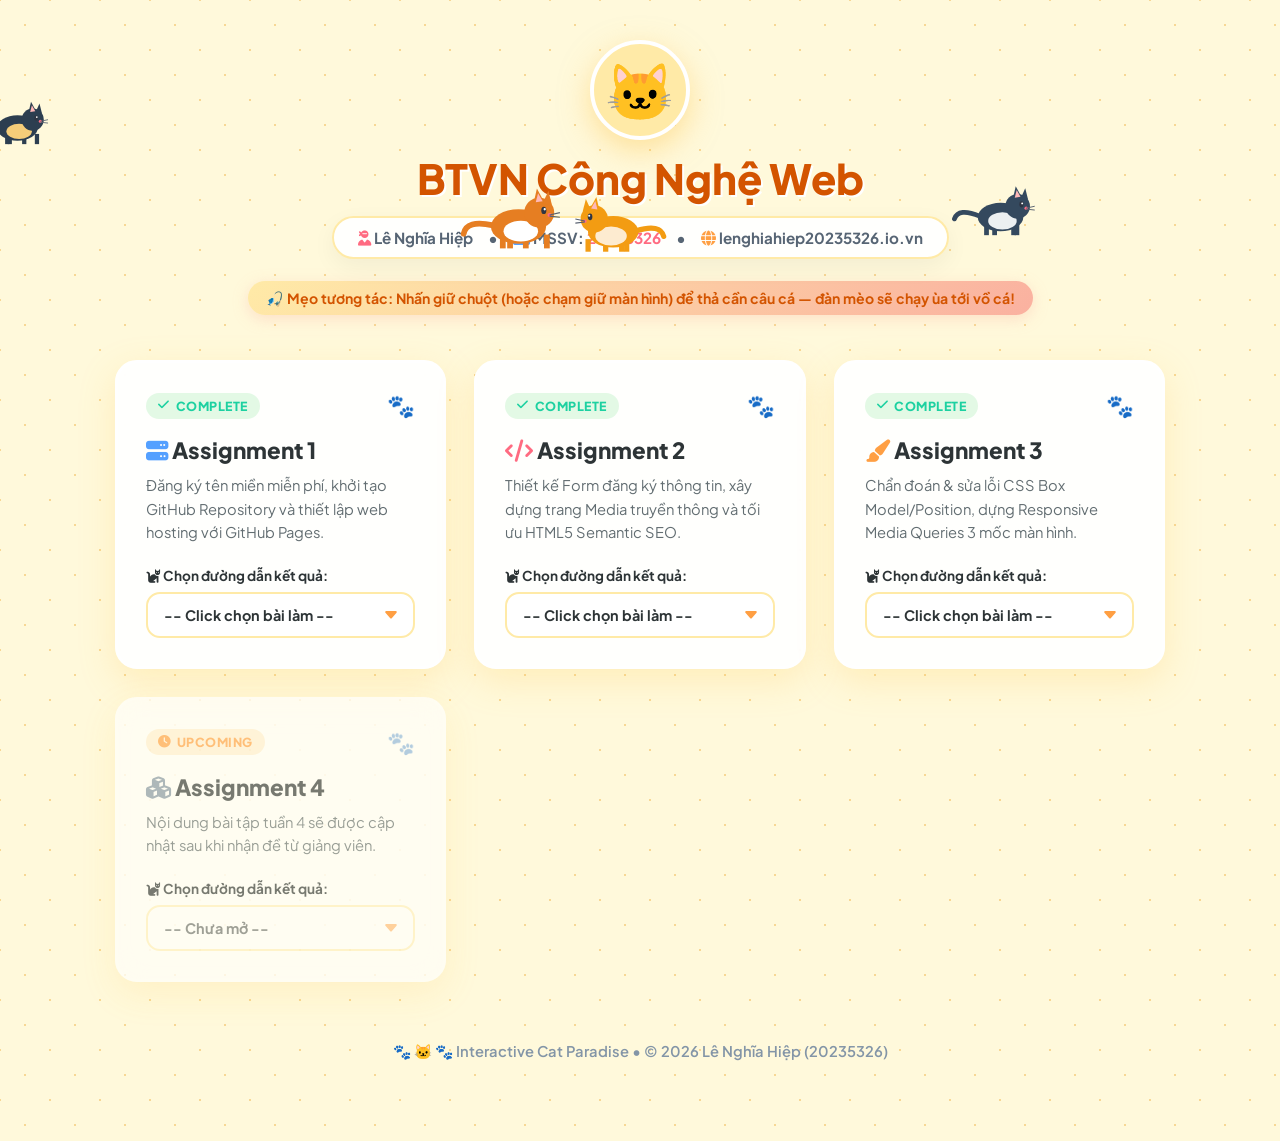
==== commit d6d35beb: "Add interactive natural animated cats with fishing rod game" ====
--- a/index.html
+++ b/index.html
@@ -3,7 +3,7 @@
 <head>
     <meta charset="UTF-8">
     <meta name="viewport" content="width=device-width, initial-scale=1.0">
-    <title>Lê Nghĩa Hiệp - BTVN Công Nghệ Web (Cat Paradise)</title>
+    <title>Lê Nghĩa Hiệp - BTVN Công Nghệ Web (Interactive Cat World)</title>
     <!-- Google Fonts & Font Awesome -->
     <link rel="preconnect" href="https://fonts.googleapis.com">
     <link rel="preconnect" href="https://fonts.gstatic.com" crossorigin>
@@ -12,11 +12,11 @@
     
     <style>
         :root {
-            --bg-yellow: #fff9db; /* Pastel Yellow Background */
+            --bg-yellow: #fff9db;
             --primary: #ff6b81;
             --secondary: #48dbfb;
             --accent: #feca57;
-            --card-bg: rgba(255, 255, 255, 0.92);
+            --card-bg: rgba(255, 255, 255, 0.94);
             --text-main: #2d3436;
             --text-muted: #636e72;
             --shadow-card: 0 12px 35px rgba(254, 202, 87, 0.25);
@@ -35,112 +35,49 @@
             background-image: 
                 radial-gradient(#f7d794 1.5px, transparent 1.5px), 
                 radial-gradient(#f7d794 1.5px, #fff9db 1.5px);
-            background-size: 60px 60px;
-            background-position: 0 0, 30px 30px;
+            background-size: 50px 50px;
+            background-position: 0 0, 25px 25px;
             color: var(--text-main);
             min-height: 100vh;
-            padding: 40px 20px;
+            padding: 40px 20px 80px;
             position: relative;
             overflow-x: hidden;
-        }
-
-        /* ==================== ANIMATED CATS IN BACKGROUND ==================== */
-        .bg-cat-layer {
-            position: absolute;
+            user-select: none;
+        }
+
+        /* Canvas cho hiệu ứng mèo tương tác */
+        #catCanvas {
+            position: fixed;
             top: 0;
             left: 0;
-            width: 100%;
-            height: 100%;
+            width: 100vw;
+            height: 100vh;
             pointer-events: none;
-            z-index: 0;
-            overflow: hidden;
-        }
-
-        /* 1. Mèo chạy ngang qua màn hình (Running Cat) */
-        .running-cat {
-            position: absolute;
-            top: 18%;
-            font-size: 2.8rem;
-            animation: catRun 14s linear infinite;
-        }
-
-        @keyframes catRun {
-            0% { left: -100px; transform: scaleX(1); }
-            49.9% { left: 105vw; transform: scaleX(1); }
-            50% { left: 105vw; transform: scaleX(-1); }
-            100% { left: -100px; transform: scaleX(-1); }
-        }
-
-        /* 2. Mèo ngủ trên đệm mây góc trái (Sleeping Cat) */
-        .sleeping-cat-wrapper {
-            position: absolute;
-            top: 45%;
-            left: 3%;
-            text-align: center;
-            animation: floatSlow 6s ease-in-out infinite;
-        }
-
-        .sleeping-cat {
-            font-size: 3.5rem;
-            display: inline-block;
-        }
-
-        .zzz-text {
-            font-weight: 800;
-            color: #f5cd79;
-            font-size: 1.2rem;
-            position: absolute;
-            top: -15px;
-            right: 0;
-            animation: zzzAnim 3s infinite;
-        }
-
-        @keyframes zzzAnim {
-            0% { opacity: 0; transform: translate(0, 0) scale(0.8); }
-            50% { opacity: 1; transform: translate(15px, -15px) scale(1.2); }
-            100% { opacity: 0; transform: translate(25px, -30px) scale(1.5); }
-        }
-
-        /* 3. Mèo vờn cuộn len ở góc phải (Playful Cat) */
-        .playful-cat-wrapper {
-            position: absolute;
-            top: 65%;
-            right: 4%;
-            animation: floatSlow 5s ease-in-out infinite 1s;
-        }
-
-        .playful-cat {
-            font-size: 3.2rem;
-            display: inline-block;
-            animation: catPlay 2s ease-in-out infinite alternate;
-        }
-
-        @keyframes catPlay {
-            0% { transform: rotate(-10deg) scale(1); }
-            100% { transform: rotate(15deg) scale(1.1); }
-        }
-
-        /* 4. Mèo leo núi ngoi lên ở dưới đáy (Peeking Cat) */
-        .peeking-cat {
-            position: fixed;
-            bottom: -10px;
-            right: 15%;
-            font-size: 4rem;
             z-index: 10;
-            animation: catPeek 8s ease-in-out infinite;
-        }
-
-        @keyframes catPeek {
-            0%, 100% { transform: translateY(50px); }
-            30%, 70% { transform: translateY(-10px); }
-        }
-
-        @keyframes floatSlow {
-            0%, 100% { transform: translateY(0); }
-            50% { transform: translateY(-15px); }
-        }
-
-        /* ==================== MAIN CONTAINER ==================== */
+        }
+
+        /* Banner hướng dẫn tương tác */
+        .hint-bar {
+            background: linear-gradient(135deg, #ffeaa7, #fab1a0);
+            color: #d35400;
+            padding: 8px 18px;
+            border-radius: 20px;
+            font-size: 0.88rem;
+            font-weight: 700;
+            display: inline-flex;
+            align-items: center;
+            gap: 8px;
+            box-shadow: 0 4px 15px rgba(250, 177, 160, 0.35);
+            margin-top: 10px;
+            animation: pulseHint 2s infinite ease-in-out;
+        }
+
+        @keyframes pulseHint {
+            0%, 100% { transform: scale(1); }
+            50% { transform: scale(1.04); }
+        }
+
+        /* Container nội dung */
         .container {
             max-width: 1050px;
             margin: 0 auto;
@@ -151,27 +88,27 @@
         /* Header */
         header {
             text-align: center;
-            margin-bottom: 50px;
+            margin-bottom: 45px;
         }
 
         .header-avatar {
-            width: 120px;
-            height: 120px;
+            width: 100px;
+            height: 100px;
             background: #ffeaa7;
             border: 4px solid #fff;
             border-radius: 50%;
-            margin: 0 auto 15px;
+            margin: 0 auto 12px;
             display: flex;
             align-items: center;
             justify-content: center;
-            font-size: 4rem;
+            font-size: 3.5rem;
             box-shadow: 0 10px 30px rgba(254, 202, 87, 0.5);
             animation: bounceAvatar 3s infinite ease-in-out;
         }
 
         @keyframes bounceAvatar {
             0%, 100% { transform: translateY(0) rotate(0); }
-            50% { transform: translateY(-12px) rotate(5deg); }
+            50% { transform: translateY(-10px) rotate(4deg); }
         }
 
         header h1 {
@@ -184,16 +121,19 @@
 
         .student-info {
             display: inline-flex;
+            flex-wrap: wrap;
+            justify-content: center;
             gap: 15px;
-            background: rgba(255, 255, 255, 0.92);
+            background: rgba(255, 255, 255, 0.94);
             backdrop-filter: blur(10px);
-            padding: 12px 28px;
+            padding: 10px 24px;
             border-radius: 30px;
             box-shadow: 0 8px 25px rgba(0, 0, 0, 0.05);
-            font-size: 1rem;
+            font-size: 0.95rem;
             font-weight: 700;
             color: #576574;
             border: 2px solid #ffeaa7;
+            margin-bottom: 12px;
         }
 
         .student-info span strong {
@@ -204,15 +144,15 @@
         .assignment-grid {
             display: grid;
             grid-template-columns: repeat(auto-fill, minmax(310px, 1fr));
-            gap: 30px;
+            gap: 28px;
         }
 
         .assignment-card {
             background: var(--card-bg);
             backdrop-filter: blur(15px);
             border: 3px solid #ffffff;
-            border-radius: 24px;
-            padding: 30px;
+            border-radius: 22px;
+            padding: 28px;
             box-shadow: var(--shadow-card);
             transition: all 0.35s cubic-bezier(0.34, 1.56, 0.64, 1);
             display: flex;
@@ -222,7 +162,7 @@
         }
 
         .assignment-card:hover {
-            transform: translateY(-10px) rotate(1deg);
+            transform: translateY(-8px) rotate(0.8deg);
             box-shadow: var(--shadow-hover);
             border-color: #feca57;
         }
@@ -231,16 +171,16 @@
             display: flex;
             align-items: center;
             justify-content: space-between;
-            margin-bottom: 18px;
+            margin-bottom: 16px;
         }
 
         .badge {
             display: inline-flex;
             align-items: center;
             gap: 6px;
-            padding: 6px 14px;
+            padding: 5px 12px;
             border-radius: 20px;
-            font-size: 0.8rem;
+            font-size: 0.78rem;
             font-weight: 800;
             letter-spacing: 0.5px;
             text-transform: uppercase;
@@ -257,20 +197,20 @@
         }
 
         .assignment-card h3 {
-            font-size: 1.45rem;
+            font-size: 1.4rem;
             font-weight: 800;
             color: #2d3436;
             margin-bottom: 10px;
         }
 
         .assignment-card p {
-            font-size: 0.95rem;
+            font-size: 0.92rem;
             color: var(--text-muted);
             line-height: 1.6;
-            margin-bottom: 25px;
-        }
-
-        /* Select Dropdown Styling */
+            margin-bottom: 22px;
+        }
+
+        /* Select Dropdown */
         .dropdown-wrapper label {
             display: block;
             font-size: 0.85rem;
@@ -313,34 +253,17 @@
             text-align: center;
             margin-top: 60px;
             color: #8395a7;
-            font-size: 0.95rem;
+            font-size: 0.92rem;
             font-weight: 600;
         }
     </style>
 </head>
 <body>
 
-    <!-- ANIMATED CATS IN BACKGROUND -->
-    <div class="bg-cat-layer">
-        <!-- 1. Mèo chạy ngang qua màn hình -->
-        <div class="running-cat">🐈</div>
-
-        <!-- 2. Mèo ngủ phát tiếng Zzz -->
-        <div class="sleeping-cat-wrapper">
-            <span class="zzz-text">Zzz...</span>
-            <div class="sleeping-cat">🐱💤</div>
-        </div>
-
-        <!-- 3. Mèo vui đùa với cuộn len -->
-        <div class="playful-cat-wrapper">
-            <div class="playful-cat">😸🧶</div>
-        </div>
-
-        <!-- 4. Mèo nhô đầu ngó lên ở đáy màn hình -->
-        <div class="peeking-cat">🐱</div>
-    </div>
-
-    <!-- MAIN CONTENT -->
+    <!-- Canvas dành riêng để render đàn mèo sống động & cần câu cá tương tác -->
+    <canvas id="catCanvas"></canvas>
+
+    <!-- Nội dung chính -->
     <div class="container">
         
         <!-- Header -->
@@ -354,6 +277,10 @@
                 <span>•</span>
                 <span><i class="fa-solid fa-globe" style="color: #ff9f43;"></i> <a href="http://lenghiahiep20235326.io.vn" style="color: inherit; text-decoration: none;">lenghiahiep20235326.io.vn</a></span>
             </div>
+            <br>
+            <div class="hint-bar">
+                <span>🎣 <strong>Mẹo tương tác:</strong> Nhấn giữ chuột (hoặc chạm giữ màn hình) để thả cần câu cá — đàn mèo sẽ chạy ùa tới vồ cá!</span>
+            </div>
         </header>
 
         <!-- Assignment Grid -->
@@ -364,7 +291,7 @@
                 <div>
                     <div class="card-header-top">
                         <span class="badge completed"><i class="fa-solid fa-check"></i> Complete</span>
-                        <span style="font-size: 1.5rem;">🐾</span>
+                        <span style="font-size: 1.4rem;">🐾</span>
                     </div>
                     <h3><i class="fa-solid fa-server" style="color: #54a0ff;"></i> Assignment 1</h3>
                     <p>Đăng ký tên miền miễn phí, khởi tạo GitHub Repository và thiết lập web hosting với GitHub Pages.</p>
@@ -384,7 +311,7 @@
                 <div>
                     <div class="card-header-top">
                         <span class="badge completed"><i class="fa-solid fa-check"></i> Complete</span>
-                        <span style="font-size: 1.5rem;">🐾</span>
+                        <span style="font-size: 1.4rem;">🐾</span>
                     </div>
                     <h3><i class="fa-solid fa-code" style="color: #ff6b81;"></i> Assignment 2</h3>
                     <p>Thiết kế Form đăng ký thông tin, xây dựng trang Media truyền thông và tối ưu HTML5 Semantic SEO.</p>
@@ -406,7 +333,7 @@
                 <div>
                     <div class="card-header-top">
                         <span class="badge completed"><i class="fa-solid fa-check"></i> Complete</span>
-                        <span style="font-size: 1.5rem;">🐾</span>
+                        <span style="font-size: 1.4rem;">🐾</span>
                     </div>
                     <h3><i class="fa-solid fa-paint-brush" style="color: #ff9f43;"></i> Assignment 3</h3>
                     <p>Chẩn đoán & sửa lỗi CSS Box Model/Position, dựng Responsive Media Queries 3 mốc màn hình.</p>
@@ -428,7 +355,7 @@
                 <div>
                     <div class="card-header-top">
                         <span class="badge pending"><i class="fa-solid fa-clock"></i> Upcoming</span>
-                        <span style="font-size: 1.5rem; opacity: 0.5;">🐾</span>
+                        <span style="font-size: 1.4rem; opacity: 0.5;">🐾</span>
                     </div>
                     <h3><i class="fa-solid fa-cubes" style="color: #8395a7;"></i> Assignment 4</h3>
                     <p>Nội dung bài tập tuần 4 sẽ được cập nhật sau khi nhận đề từ giảng viên.</p>
@@ -445,10 +372,353 @@
 
         <!-- Footer -->
         <footer>
-            <p>🐾 🐱 🐾 Dedicated Cat Paradise Website • © 2026 Lê Nghĩa Hiệp (20235326)</p>
+            <p>🐾 🐱 🐾 Interactive Cat Paradise • © 2026 Lê Nghĩa Hiệp (20235326)</p>
         </footer>
 
     </div>
+
+    <!-- SCRIPT ĐIỀU KHIỂN ĐÀN MÈO VÀ CẦN CÂU TƯƠNG TÁC -->
+    <script>
+        const canvas = document.getElementById('catCanvas');
+        const ctx = canvas.getContext('2d');
+
+        function resizeCanvas() {
+            canvas.width = window.innerWidth;
+            canvas.height = window.innerHeight;
+        }
+        window.addEventListener('resize', resizeCanvas);
+        resizeCanvas();
+
+        // Trạng thái giữ cần câu của người dùng
+        const fishingRod = {
+            active: false,
+            x: 0,
+            y: 0,
+            rodOriginX: 0,
+            rodOriginY: 0,
+            fishFloat: 0
+        };
+
+        // Lớp đối tượng Mèo với chuyển động chân, đuôi, tai mềm mại
+        class AnimatedCat {
+            constructor(color, bellyColor, size, speed, name) {
+                this.x = Math.random() * window.innerWidth;
+                this.y = Math.random() * window.innerHeight;
+                this.targetX = this.x;
+                this.targetY = this.y;
+                this.color = color;
+                this.bellyColor = bellyColor;
+                this.size = size;
+                this.baseSpeed = speed;
+                this.speed = speed;
+                this.facing = 1; // 1: phải, -1: trái
+                this.walkCycle = Math.random() * 10;
+                this.tailAngle = 0;
+                this.name = name;
+                this.idleTimer = Math.random() * 100;
+                this.isPouncing = false;
+            }
+
+            update() {
+                let dx, dy, dist;
+
+                if (fishingRod.active) {
+                    // Khi có cá: Mèo tăng tốc, hưng phấn đuổi theo mồi cá!
+                    dx = fishingRod.x - this.x;
+                    dy = fishingRod.y - this.y;
+                    dist = Math.hypot(dx, dy);
+                    this.speed = this.baseSpeed * 2.6;
+
+                    if (dist > 45) {
+                        this.x += (dx / dist) * this.speed;
+                        this.y += (dy / dist) * this.speed;
+                        this.facing = dx >= 0 ? 1 : -1;
+                        this.walkCycle += 0.28;
+                        this.isPouncing = false;
+                    } else {
+                        // Nhảy chồm lên vồ cá
+                        this.isPouncing = true;
+                        this.walkCycle += 0.15;
+                    }
+                } else {
+                    // Trạng thái tự do: Đi tuần tra, dạo chơi ngẫu nhiên
+                    this.isPouncing = false;
+                    this.idleTimer--;
+                    if (this.idleTimer <= 0) {
+                        this.targetX = 60 + Math.random() * (window.innerWidth - 120);
+                        this.targetY = 60 + Math.random() * (window.innerHeight - 120);
+                        this.idleTimer = 160 + Math.random() * 240;
+                    }
+
+                    dx = this.targetX - this.x;
+                    dy = this.targetY - this.y;
+                    dist = Math.hypot(dx, dy);
+                    this.speed = this.baseSpeed;
+
+                    if (dist > 15) {
+                        this.x += (dx / dist) * this.speed;
+                        this.y += (dy / dist) * this.speed;
+                        this.facing = dx >= 0 ? 1 : -1;
+                        this.walkCycle += 0.12;
+                    }
+                }
+
+                // Vẫy đuôi tự nhiên
+                this.tailAngle = Math.sin(this.walkCycle * 0.8) * 0.45;
+            }
+
+            draw() {
+                ctx.save();
+                ctx.translate(this.x, this.y);
+                ctx.scale(this.facing * this.size, this.size);
+
+                const bobbing = Math.sin(this.walkCycle * 2) * 2.5;
+                const pounceOffset = this.isPouncing ? -8 : 0;
+
+                // 1. Đuôi mèo cong vẫy
+                ctx.save();
+                ctx.translate(-22, 2 + bobbing);
+                ctx.rotate(this.tailAngle - 0.4);
+                ctx.beginPath();
+                ctx.moveTo(0, 0);
+                ctx.quadraticCurveTo(-18, -16, -26, -6);
+                ctx.lineWidth = 5;
+                ctx.strokeStyle = this.color;
+                ctx.lineCap = 'round';
+                ctx.stroke();
+                ctx.restore();
+
+                // 2. Chân sau (bước đi so le)
+                const legSwing1 = Math.sin(this.walkCycle) * 7;
+                const legSwing2 = -legSwing1;
+
+                ctx.fillStyle = this.color;
+                // Chân sau trái & phải
+                ctx.fillRect(-16 + legSwing2, 10 + bobbing, 5, 12);
+                ctx.fillRect(-10 + legSwing1, 10 + bobbing, 5, 12);
+
+                // Chân trước trái & phải
+                ctx.fillRect(10 + legSwing1, 10 + bobbing, 5, 12);
+                ctx.fillRect(16 + legSwing2, 10 + bobbing, 5, 12);
+
+                // 3. Thân mèo
+                ctx.beginPath();
+                ctx.ellipse(0, 3 + bobbing + pounceOffset, 24, 15, 0, 0, Math.PI * 2);
+                ctx.fillStyle = this.color;
+                ctx.fill();
+
+                // Bụng mèo
+                ctx.beginPath();
+                ctx.ellipse(2, 7 + bobbing + pounceOffset, 15, 9, 0, 0, Math.PI * 2);
+                ctx.fillStyle = this.bellyColor;
+                ctx.fill();
+
+                // 4. Đầu mèo
+                const headY = -8 + bobbing * 0.5 + pounceOffset;
+                ctx.beginPath();
+                ctx.arc(18, headY, 13, 0, Math.PI * 2);
+                ctx.fillStyle = this.color;
+                ctx.fill();
+
+                // Hai tai mèo
+                ctx.beginPath();
+                ctx.moveTo(13, headY - 8);
+                ctx.lineTo(16, headY - 21);
+                ctx.lineTo(22, headY - 10);
+                ctx.closePath();
+                ctx.fillStyle = this.color;
+                ctx.fill();
+
+                ctx.beginPath();
+                ctx.moveTo(21, headY - 8);
+                ctx.lineTo(26, headY - 19);
+                ctx.lineTo(29, headY - 7);
+                ctx.closePath();
+                ctx.fillStyle = this.color;
+                ctx.fill();
+
+                // Tai trong màu hồng pastel
+                ctx.beginPath();
+                ctx.moveTo(15, headY - 9);
+                ctx.lineTo(17, headY - 17);
+                ctx.lineTo(21, headY - 10);
+                ctx.closePath();
+                ctx.fillStyle = '#ffb8b8';
+                ctx.fill();
+
+                // Mắt mèo (chớp mắt hoặc mở to khi săn mồi)
+                ctx.fillStyle = '#2f3542';
+                if (this.isPouncing) {
+                    ctx.font = '10px sans-serif';
+                    ctx.fillText('⭐', 18, headY + 1);
+                } else {
+                    ctx.beginPath();
+                    ctx.ellipse(22, headY - 2, 2.2, 3.2, 0, 0, Math.PI * 2);
+                    ctx.fill();
+                    // Điểm sáng trong mắt
+                    ctx.fillStyle = '#ffffff';
+                    ctx.beginPath();
+                    ctx.arc(22.8, headY - 3, 1, 0, Math.PI * 2);
+                    ctx.fill();
+                }
+
+                // Mũi và ria mép
+                ctx.fillStyle = '#ff6b81';
+                ctx.beginPath();
+                ctx.arc(27, headY + 2, 1.8, 0, Math.PI * 2);
+                ctx.fill();
+
+                // Ria mép
+                ctx.strokeStyle = '#57606f';
+                ctx.lineWidth = 1;
+                ctx.beginPath();
+                ctx.moveTo(27, headY + 2); ctx.lineTo(36, headY);
+                ctx.moveTo(27, headY + 3); ctx.lineTo(36, headY + 4);
+                ctx.stroke();
+
+                ctx.restore();
+            }
+        }
+
+        // Tạo đàn mèo với các màu sắc đa dạng: Mèo cam, tam thể, xám tro, xiêm
+        const cats = [
+            new AnimatedCat('#f39c12', '#fdebd0', 1.05, 2.2, 'Mèo Vàng Cam'),
+            new AnimatedCat('#34495e', '#ecf0f1', 0.95, 2.0, 'Mèo Xám Tro'),
+            new AnimatedCat('#e67e22', '#ffffff', 1.15, 2.5, 'Mèo Mướp'),
+            new AnimatedCat('#2c3e50', '#f5cd79', 0.85, 2.8, 'Mèo Mun Con')
+        ];
+
+        // Xử lý sự kiện nhấn giữ chuột / chạm màn hình để thả cần câu
+        function startFishing(clientX, clientY) {
+            fishingRod.active = true;
+            fishingRod.x = clientX;
+            fishingRod.y = clientY;
+            fishingRod.rodOriginX = clientX + 80;
+            fishingRod.rodOriginY = Math.max(0, clientY - 140);
+        }
+
+        function updateFishing(clientX, clientY) {
+            if (fishingRod.active) {
+                fishingRod.x = clientX;
+                fishingRod.y = clientY;
+                fishingRod.rodOriginX = clientX + 80;
+                fishingRod.rodOriginY = Math.max(0, clientY - 140);
+            }
+        }
+
+        function stopFishing() {
+            fishingRod.active = false;
+        }
+
+        window.addEventListener('mousedown', (e) => {
+            // Không kích hoạt cần câu khi đang click vào thẻ chọn select hoặc link
+            if (e.target.tagName !== 'SELECT' && e.target.tagName !== 'OPTION' && e.target.tagName !== 'A') {
+                startFishing(e.clientX, e.clientY);
+            }
+        });
+        window.addEventListener('mousemove', (e) => updateFishing(e.clientX, e.clientY));
+        window.addEventListener('mouseup', stopFishing);
+
+        // Hỗ trợ thiết bị cảm ứng điện thoại / Tablet
+        window.addEventListener('touchstart', (e) => {
+            if (e.touches.length > 0 && e.target.tagName !== 'SELECT' && e.target.tagName !== 'A') {
+                startFishing(e.touches[0].clientX, e.touches[0].clientY);
+            }
+        }, { passive: true });
+        window.addEventListener('touchmove', (e) => {
+            if (e.touches.length > 0) {
+                updateFishing(e.touches[0].clientX, e.touches[0].clientY);
+            }
+        }, { passive: true });
+        window.addEventListener('touchend', stopFishing);
+
+        // Vòng lặp Render Animation (60 FPS)
+        function renderLoop() {
+            ctx.clearRect(0, 0, canvas.width, canvas.height);
+
+            // Cập nhật và vẽ đàn mèo
+            cats.forEach(cat => {
+                cat.update();
+                cat.draw();
+            });
+
+            // Vẽ Cần câu cá & Con cá lắc lư khi người dùng nhấn giữ
+            if (fishingRod.active) {
+                fishingRod.fishFloat += 0.15;
+                const fishWiggleY = Math.sin(fishingRod.fishFloat) * 8;
+                const fishWiggleRot = Math.cos(fishingRod.fishFloat) * 0.2;
+
+                // 1. Thân cần câu bằng tre/gỗ
+                ctx.save();
+                ctx.beginPath();
+                ctx.moveTo(fishingRod.rodOriginX + 60, fishingRod.rodOriginY - 40);
+                ctx.quadraticCurveTo(fishingRod.rodOriginX + 20, fishingRod.rodOriginY - 20, fishingRod.x + 30, fishingRod.y - 70);
+                ctx.lineWidth = 5;
+                ctx.strokeStyle = '#8d6e63';
+                ctx.lineCap = 'round';
+                ctx.stroke();
+
+                // 2. Dây cước câu cá
+                ctx.beginPath();
+                ctx.moveTo(fishingRod.x + 30, fishingRod.y - 70);
+                ctx.lineTo(fishingRod.x, fishingRod.y + fishWiggleY);
+                ctx.lineWidth = 1.5;
+                ctx.strokeStyle = 'rgba(100, 100, 100, 0.6)';
+                ctx.stroke();
+
+                // 3. Con cá vàng lúc lắc mồi ngon 🐟
+                ctx.translate(fishingRod.x, fishingRod.y + fishWiggleY);
+                ctx.rotate(fishWiggleRot);
+
+                // Thân cá
+                ctx.beginPath();
+                ctx.ellipse(0, 0, 18, 10, 0, 0, Math.PI * 2);
+                ctx.fillStyle = '#ff7675';
+                ctx.fill();
+
+                // Đuôi cá vẫy
+                ctx.beginPath();
+                ctx.moveTo(-14, 0);
+                ctx.lineTo(-26, -10);
+                ctx.lineTo(-22, 0);
+                ctx.lineTo(-26, 10);
+                ctx.closePath();
+                ctx.fillStyle = '#e17055';
+                ctx.fill();
+
+                // Mắt cá
+                ctx.beginPath();
+                ctx.arc(8, -3, 2.5, 0, Math.PI * 2);
+                ctx.fillStyle = '#ffffff';
+                ctx.fill();
+                ctx.beginPath();
+                ctx.arc(9, -3, 1.2, 0, Math.PI * 2);
+                ctx.fillStyle = '#000000';
+                ctx.fill();
+
+                // Vây cá
+                ctx.beginPath();
+                ctx.moveTo(0, 3);
+                ctx.lineTo(-6, 9);
+                ctx.lineTo(-2, 3);
+                ctx.fillStyle = '#fab1a0';
+                ctx.fill();
+
+                // Bong bóng nước nhỏ
+                ctx.beginPath();
+                ctx.arc(20, -8, 3, 0, Math.PI * 2);
+                ctx.arc(26, -14, 2, 0, Math.PI * 2);
+                ctx.fillStyle = 'rgba(255, 255, 255, 0.7)';
+                ctx.fill();
+
+                ctx.restore();
+            }
+
+            requestAnimationFrame(renderLoop);
+        }
+
+        renderLoop();
+    </script>
 
 </body>
 </html>
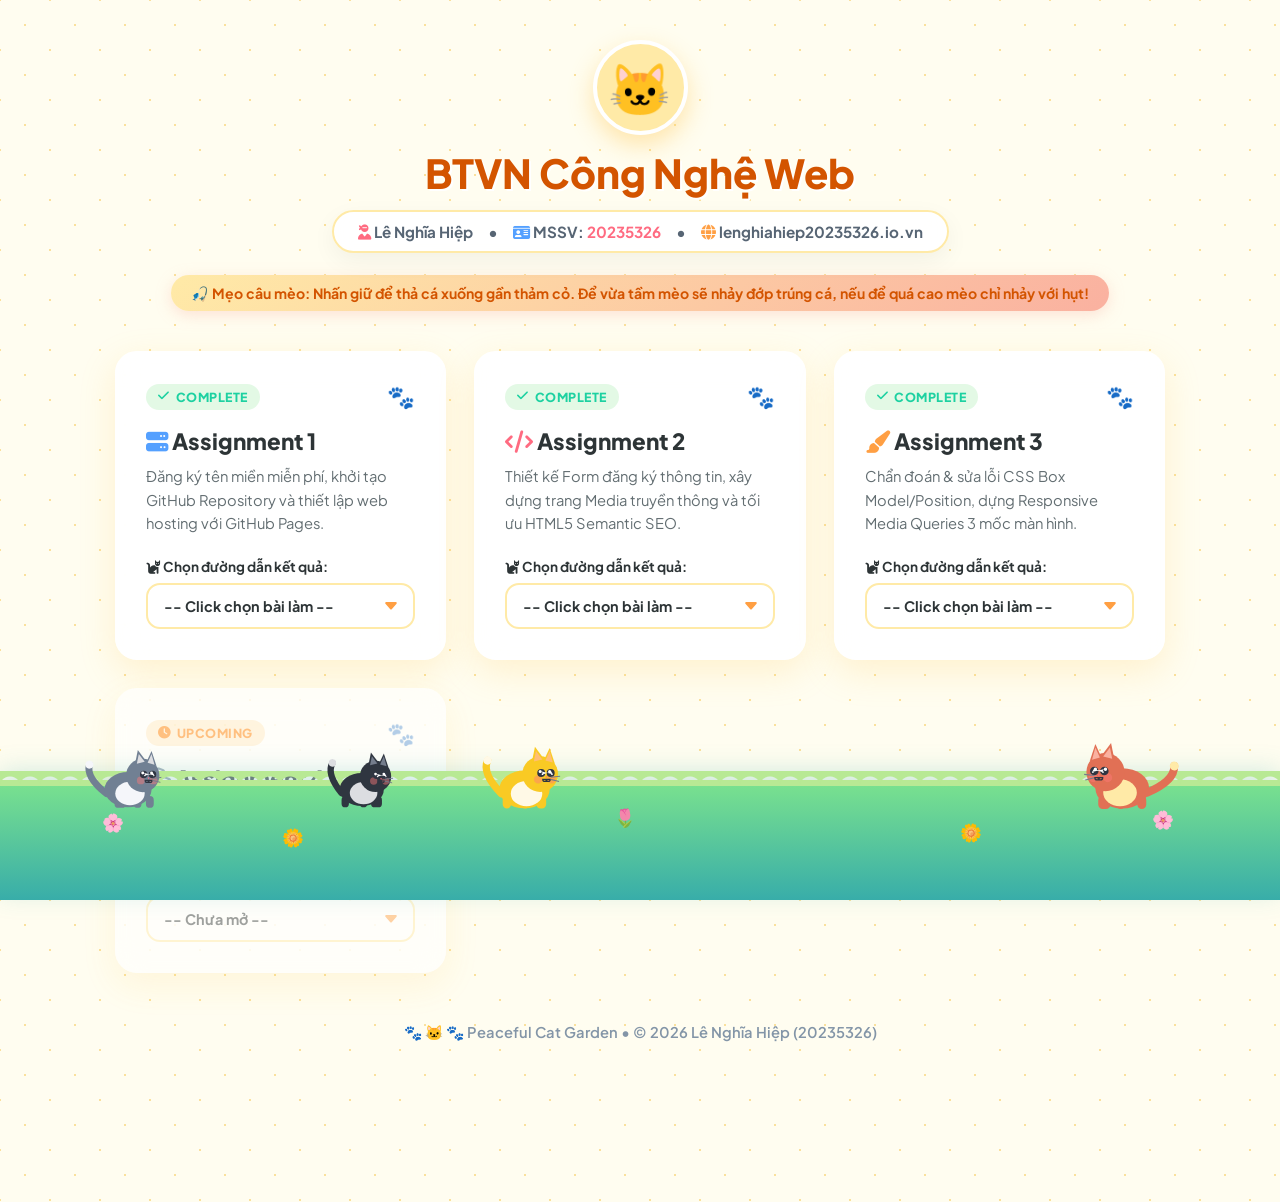
==== commit 7e02bff0: "Upgrade cute Chibi cats, grass ground and jump-to-catch fish mechanics" ====
--- a/index.html
+++ b/index.html
@@ -3,7 +3,7 @@
 <head>
     <meta charset="UTF-8">
     <meta name="viewport" content="width=device-width, initial-scale=1.0">
-    <title>Lê Nghĩa Hiệp - BTVN Công Nghệ Web (Interactive Cat World)</title>
+    <title>Lê Nghĩa Hiệp - BTVN Công Nghệ Web (Cute Cat Garden)</title>
     <!-- Google Fonts & Font Awesome -->
     <link rel="preconnect" href="https://fonts.googleapis.com">
     <link rel="preconnect" href="https://fonts.gstatic.com" crossorigin>
@@ -12,15 +12,16 @@
     
     <style>
         :root {
-            --bg-yellow: #fff9db;
+            --bg-yellow: #fffdf0;
             --primary: #ff6b81;
             --secondary: #48dbfb;
             --accent: #feca57;
             --card-bg: rgba(255, 255, 255, 0.94);
             --text-main: #2d3436;
             --text-muted: #636e72;
-            --shadow-card: 0 12px 35px rgba(254, 202, 87, 0.25);
-            --shadow-hover: 0 22px 45px rgba(255, 107, 129, 0.3);
+            --shadow-card: 0 12px 35px rgba(254, 202, 87, 0.22);
+            --shadow-hover: 0 22px 45px rgba(255, 107, 129, 0.28);
+            --grass-height: 120px;
         }
 
         * {
@@ -33,19 +34,55 @@
             font-family: 'Plus Jakarta Sans', sans-serif;
             background-color: var(--bg-yellow);
             background-image: 
-                radial-gradient(#f7d794 1.5px, transparent 1.5px), 
-                radial-gradient(#f7d794 1.5px, #fff9db 1.5px);
+                radial-gradient(#fae09c 1.5px, transparent 1.5px), 
+                radial-gradient(#fae09c 1.5px, #fffdf0 1.5px);
             background-size: 50px 50px;
             background-position: 0 0, 25px 25px;
             color: var(--text-main);
             min-height: 100vh;
-            padding: 40px 20px 80px;
+            padding: 40px 20px calc(var(--grass-height) + 40px);
             position: relative;
             overflow-x: hidden;
             user-select: none;
         }
 
-        /* Canvas cho hiệu ứng mèo tương tác */
+        /* Thảm cỏ xanh mát dưới đáy màn hình */
+        .grass-ground {
+            position: fixed;
+            bottom: 0;
+            left: 0;
+            width: 100vw;
+            height: var(--grass-height);
+            background: linear-gradient(180deg, #78e08f 0%, #38ada9 100%);
+            border-top: 6px solid #b8e994;
+            box-shadow: 0 -8px 25px rgba(56, 173, 169, 0.25);
+            z-index: 5;
+            pointer-events: none;
+        }
+
+        /* Chi tiết ngọn cỏ mềm mại */
+        .grass-blades {
+            position: absolute;
+            top: -15px;
+            left: 0;
+            width: 100%;
+            height: 16px;
+            background-image: radial-gradient(circle at 10px 16px, transparent 10px, #b8e994 11px);
+            background-size: 20px 20px;
+        }
+
+        /* Những bông hoa nhỏ trên cỏ */
+        .flower {
+            position: absolute;
+            font-size: 1.1rem;
+            animation: flowerWiggle 3s infinite ease-in-out;
+        }
+        @keyframes flowerWiggle {
+            0%, 100% { transform: rotate(0deg); }
+            50% { transform: rotate(12deg); }
+        }
+
+        /* Canvas vẽ đàn mèo & cần câu cá */
         #catCanvas {
             position: fixed;
             top: 0;
@@ -60,7 +97,7 @@
         .hint-bar {
             background: linear-gradient(135deg, #ffeaa7, #fab1a0);
             color: #d35400;
-            padding: 8px 18px;
+            padding: 9px 20px;
             border-radius: 20px;
             font-size: 0.88rem;
             font-weight: 700;
@@ -69,12 +106,12 @@
             gap: 8px;
             box-shadow: 0 4px 15px rgba(250, 177, 160, 0.35);
             margin-top: 10px;
-            animation: pulseHint 2s infinite ease-in-out;
+            animation: pulseHint 2.5s infinite ease-in-out;
         }
 
         @keyframes pulseHint {
             0%, 100% { transform: scale(1); }
-            50% { transform: scale(1.04); }
+            50% { transform: scale(1.03); }
         }
 
         /* Container nội dung */
@@ -88,12 +125,12 @@
         /* Header */
         header {
             text-align: center;
-            margin-bottom: 45px;
+            margin-bottom: 40px;
         }
 
         .header-avatar {
-            width: 100px;
-            height: 100px;
+            width: 95px;
+            height: 95px;
             background: #ffeaa7;
             border: 4px solid #fff;
             border-radius: 50%;
@@ -101,18 +138,18 @@
             display: flex;
             align-items: center;
             justify-content: center;
-            font-size: 3.5rem;
-            box-shadow: 0 10px 30px rgba(254, 202, 87, 0.5);
+            font-size: 3.2rem;
+            box-shadow: 0 10px 25px rgba(254, 202, 87, 0.45);
             animation: bounceAvatar 3s infinite ease-in-out;
         }
 
         @keyframes bounceAvatar {
-            0%, 100% { transform: translateY(0) rotate(0); }
-            50% { transform: translateY(-10px) rotate(4deg); }
+            0%, 100% { transform: translateY(0); }
+            50% { transform: translateY(-8px); }
         }
 
         header h1 {
-            font-size: 2.6rem;
+            font-size: 2.5rem;
             font-weight: 800;
             color: #d35400;
             text-shadow: 2px 2px 0 #fff;
@@ -162,7 +199,7 @@
         }
 
         .assignment-card:hover {
-            transform: translateY(-8px) rotate(0.8deg);
+            transform: translateY(-8px) rotate(0.6deg);
             box-shadow: var(--shadow-hover);
             border-color: #feca57;
         }
@@ -251,7 +288,7 @@
         /* Footer */
         footer {
             text-align: center;
-            margin-top: 60px;
+            margin-top: 50px;
             color: #8395a7;
             font-size: 0.92rem;
             font-weight: 600;
@@ -260,7 +297,17 @@
 </head>
 <body>
 
-    <!-- Canvas dành riêng để render đàn mèo sống động & cần câu cá tương tác -->
+    <!-- Thảm cỏ xanh dưới đáy màn hình -->
+    <div class="grass-ground">
+        <div class="grass-blades"></div>
+        <span class="flower" style="left: 8%; top: 25px;">🌸</span>
+        <span class="flower" style="left: 22%; top: 40px; animation-delay: 1s;">🌼</span>
+        <span class="flower" style="left: 48%; top: 20px; animation-delay: 1.5s;">🌷</span>
+        <span class="flower" style="left: 75%; top: 35px; animation-delay: 0.5s;">🌼</span>
+        <span class="flower" style="left: 90%; top: 22px; animation-delay: 2s;">🌸</span>
+    </div>
+
+    <!-- Canvas dành riêng để render đàn mèo & cần câu cá tương tác -->
     <canvas id="catCanvas"></canvas>
 
     <!-- Nội dung chính -->
@@ -279,7 +326,7 @@
             </div>
             <br>
             <div class="hint-bar">
-                <span>🎣 <strong>Mẹo tương tác:</strong> Nhấn giữ chuột (hoặc chạm giữ màn hình) để thả cần câu cá — đàn mèo sẽ chạy ùa tới vồ cá!</span>
+                <span>🎣 <strong>Mẹo câu mèo:</strong> Nhấn giữ để thả cá xuống gần thảm cỏ. Để vừa tầm mèo sẽ nhảy đớp trúng cá, nếu để quá cao mèo chỉ nhảy với hụt!</span>
             </div>
         </header>
 
@@ -372,12 +419,12 @@
 
         <!-- Footer -->
         <footer>
-            <p>🐾 🐱 🐾 Interactive Cat Paradise • © 2026 Lê Nghĩa Hiệp (20235326)</p>
+            <p>🐾 🐱 🐾 Peaceful Cat Garden • © 2026 Lê Nghĩa Hiệp (20235326)</p>
         </footer>
 
     </div>
 
-    <!-- SCRIPT ĐIỀU KHIỂN ĐÀN MÈO VÀ CẦN CÂU TƯƠNG TÁC -->
+    <!-- SCRIPT ĐIỀU KHIỂN ĐÀN MÈO VÀ CƠ CHẾ NHẢY BẮT CÁ TRÊN THẢM CỎ -->
     <script>
         const canvas = document.getElementById('catCanvas');
         const ctx = canvas.getContext('2d');
@@ -389,82 +436,111 @@
         window.addEventListener('resize', resizeCanvas);
         resizeCanvas();
 
-        // Trạng thái giữ cần câu của người dùng
+        const GRASS_TOP = () => window.innerHeight - 100; // Mặt phẳng thảm cỏ mèo bước đi
+
+        // Trạng thái cần câu cá
         const fishingRod = {
             active: false,
             x: 0,
             y: 0,
-            rodOriginX: 0,
-            rodOriginY: 0,
-            fishFloat: 0
+            fishFloat: 0,
+            eatenTimer: 0 // Khi bị mèo đớp trúng
         };
 
-        // Lớp đối tượng Mèo với chuyển động chân, đuôi, tai mềm mại
-        class AnimatedCat {
-            constructor(color, bellyColor, size, speed, name) {
-                this.x = Math.random() * window.innerWidth;
-                this.y = Math.random() * window.innerHeight;
-                this.targetX = this.x;
-                this.targetY = this.y;
+        // Lớp đối tượng Mèo Cute Anime tròn trịa, mắt to long lanh
+        class CuteGardenCat {
+            constructor(color, bellyColor, earColor, size, baseSpeed, name) {
+                this.x = Math.random() * (window.innerWidth - 100) + 50;
+                this.groundY = GRASS_TOP();
+                this.y = this.groundY;
+                this.vy = 0; // Vận tốc nhảy
+                this.isJumping = false;
+                
                 this.color = color;
                 this.bellyColor = bellyColor;
+                this.earColor = earColor;
                 this.size = size;
-                this.baseSpeed = speed;
-                this.speed = speed;
-                this.facing = 1; // 1: phải, -1: trái
+                
+                // Tốc độ bình thường & tốc độ đuổi cá (giảm 40% so với trước: 1.1 thay vì 2.6)
+                this.patrolSpeed = baseSpeed;
+                this.chaseSpeed = baseSpeed * 1.05; 
+                this.speed = baseSpeed;
+
+                this.facing = Math.random() > 0.5 ? 1 : -1;
+                this.targetX = this.x;
                 this.walkCycle = Math.random() * 10;
                 this.tailAngle = 0;
+                this.idleTimer = Math.random() * 100;
+                this.successCatch = false;
                 this.name = name;
-                this.idleTimer = Math.random() * 100;
-                this.isPouncing = false;
             }
 
             update() {
-                let dx, dy, dist;
-
+                this.groundY = GRASS_TOP();
+
+                // 1. Logic trọng lực và nhảy (Physics Jump)
+                if (this.isJumping) {
+                    this.y += this.vy;
+                    this.vy += 0.55; // Gia tốc trọng trường kéo mèo rơi lại cỏ
+
+                    if (this.y >= this.groundY) {
+                        this.y = this.groundY;
+                        this.isJumping = false;
+                        this.vy = 0;
+                    }
+                }
+
+                // 2. Tương tác với Cần câu cá
                 if (fishingRod.active) {
-                    // Khi có cá: Mèo tăng tốc, hưng phấn đuổi theo mồi cá!
-                    dx = fishingRod.x - this.x;
-                    dy = fishingRod.y - this.y;
-                    dist = Math.hypot(dx, dy);
-                    this.speed = this.baseSpeed * 2.6;
-
-                    if (dist > 45) {
-                        this.x += (dx / dist) * this.speed;
-                        this.y += (dy / dist) * this.speed;
-                        this.facing = dx >= 0 ? 1 : -1;
-                        this.walkCycle += 0.28;
-                        this.isPouncing = false;
-                    } else {
-                        // Nhảy chồm lên vồ cá
-                        this.isPouncing = true;
+                    const dx = fishingRod.x - this.x;
+                    const distHorizontal = Math.abs(dx);
+                    const fishHeightAboveGround = this.groundY - fishingRod.y;
+
+                    // Di chuyển đuổi theo cá với tốc độ chậm vừa phải (40% so với trước)
+                    if (distHorizontal > 25) {
+                        this.x += (dx > 0 ? 1 : -1) * this.chaseSpeed;
+                        this.facing = dx > 0 ? 1 : -1;
                         this.walkCycle += 0.15;
                     }
+
+                    // Khi mèo chạy đến sát dưới con cá
+                    if (distHorizontal <= 55 && !this.isJumping) {
+                        // KHOẢNG HỢP LÝ: Nếu cá cách mặt cỏ từ 30px đến 160px -> Mèo nhảy lên vừa tầm
+                        if (fishHeightAboveGround >= 30 && fishHeightAboveGround <= 165) {
+                            this.isJumping = true;
+                            this.vy = -Math.min(13, Math.sqrt(2 * 0.55 * fishHeightAboveGround) + 2); // Nhảy đúng tầm cá
+                            this.successCatch = true;
+                            fishingRod.eatenTimer = 35; // Hiệu ứng ăn trúng cá
+                        } 
+                        // NẾU CÁ ĐỂ QUÁ CAO (> 165px): Mèo ráng nhảy nhưng bị hụt
+                        else if (fishHeightAboveGround > 165) {
+                            this.isJumping = true;
+                            this.vy = -10; // Nhảy tối đa nhưng không với tới cá
+                            this.successCatch = false;
+                        }
+                    }
                 } else {
-                    // Trạng thái tự do: Đi tuần tra, dạo chơi ngẫu nhiên
-                    this.isPouncing = false;
+                    // Dạo chơi ngẫu nhiên trên thảm cỏ
+                    this.successCatch = false;
                     this.idleTimer--;
                     if (this.idleTimer <= 0) {
                         this.targetX = 60 + Math.random() * (window.innerWidth - 120);
-                        this.targetY = 60 + Math.random() * (window.innerHeight - 120);
-                        this.idleTimer = 160 + Math.random() * 240;
+                        this.idleTimer = 180 + Math.random() * 260;
                     }
 
-                    dx = this.targetX - this.x;
-                    dy = this.targetY - this.y;
-                    dist = Math.hypot(dx, dy);
-                    this.speed = this.baseSpeed;
-
-                    if (dist > 15) {
-                        this.x += (dx / dist) * this.speed;
-                        this.y += (dy / dist) * this.speed;
-                        this.facing = dx >= 0 ? 1 : -1;
-                        this.walkCycle += 0.12;
+                    const dx = this.targetX - this.x;
+                    if (Math.abs(dx) > 10) {
+                        this.x += (dx > 0 ? 1 : -1) * this.patrolSpeed;
+                        this.facing = dx > 0 ? 1 : -1;
+                        this.walkCycle += 0.08;
                     }
                 }
 
-                // Vẫy đuôi tự nhiên
-                this.tailAngle = Math.sin(this.walkCycle * 0.8) * 0.45;
+                // Giới hạn biên màn hình không cho mèo chạy ra ngoài
+                this.x = Math.max(40, Math.min(window.innerWidth - 40, this.x));
+
+                // Đuôi lắc lư
+                this.tailAngle = Math.sin(this.walkCycle * 0.8) * 0.4;
             }
 
             draw() {
@@ -472,120 +548,169 @@
                 ctx.translate(this.x, this.y);
                 ctx.scale(this.facing * this.size, this.size);
 
-                const bobbing = Math.sin(this.walkCycle * 2) * 2.5;
-                const pounceOffset = this.isPouncing ? -8 : 0;
-
-                // 1. Đuôi mèo cong vẫy
+                const bobbing = this.isJumping ? -3 : Math.sin(this.walkCycle * 2) * 2;
+
+                // 1. Đuôi mèo cong vút bồng bềnh
                 ctx.save();
-                ctx.translate(-22, 2 + bobbing);
-                ctx.rotate(this.tailAngle - 0.4);
+                ctx.translate(-22, -8 + bobbing);
+                ctx.rotate(this.tailAngle - 0.3);
                 ctx.beginPath();
                 ctx.moveTo(0, 0);
-                ctx.quadraticCurveTo(-18, -16, -26, -6);
-                ctx.lineWidth = 5;
+                ctx.quadraticCurveTo(-18, -20, -12, -32);
+                ctx.lineWidth = 7;
                 ctx.strokeStyle = this.color;
                 ctx.lineCap = 'round';
                 ctx.stroke();
+                // Đầu chóp đuôi
+                ctx.beginPath();
+                ctx.arc(-12, -32, 4, 0, Math.PI * 2);
+                ctx.fillStyle = this.bellyColor;
+                ctx.fill();
                 ctx.restore();
 
-                // 2. Chân sau (bước đi so le)
-                const legSwing1 = Math.sin(this.walkCycle) * 7;
-                const legSwing2 = -legSwing1;
-
+                // 2. Chân tròn trịa (Chân trước & chân sau)
+                const legSwing = this.isJumping ? 4 : Math.sin(this.walkCycle) * 6;
                 ctx.fillStyle = this.color;
-                // Chân sau trái & phải
-                ctx.fillRect(-16 + legSwing2, 10 + bobbing, 5, 12);
-                ctx.fillRect(-10 + legSwing1, 10 + bobbing, 5, 12);
-
-                // Chân trước trái & phải
-                ctx.fillRect(10 + legSwing1, 10 + bobbing, 5, 12);
-                ctx.fillRect(16 + legSwing2, 10 + bobbing, 5, 12);
-
-                // 3. Thân mèo
-                ctx.beginPath();
-                ctx.ellipse(0, 3 + bobbing + pounceOffset, 24, 15, 0, 0, Math.PI * 2);
+                // Chân sau
+                ctx.beginPath();
+                ctx.roundRect(-16 - legSwing, -4, 8, 12, 4);
+                ctx.roundRect(-8 + legSwing, -4, 8, 12, 4);
+                // Chân trước
+                ctx.roundRect(8 + legSwing, -4, 8, 12, 4);
+                ctx.roundRect(16 - legSwing, -4, 8, 12, 4);
+                ctx.fill();
+
+                // 3. Thân mèo hình tròn mập ú đáng yêu
+                ctx.beginPath();
+                ctx.ellipse(0, -12 + bobbing, 24, 18, 0, 0, Math.PI * 2);
                 ctx.fillStyle = this.color;
                 ctx.fill();
 
-                // Bụng mèo
-                ctx.beginPath();
-                ctx.ellipse(2, 7 + bobbing + pounceOffset, 15, 9, 0, 0, Math.PI * 2);
+                // Bụng tròn sáng màu
+                ctx.beginPath();
+                ctx.ellipse(2, -8 + bobbing, 15, 12, 0, 0, Math.PI * 2);
                 ctx.fillStyle = this.bellyColor;
                 ctx.fill();
 
-                // 4. Đầu mèo
-                const headY = -8 + bobbing * 0.5 + pounceOffset;
-                ctx.beginPath();
-                ctx.arc(18, headY, 13, 0, Math.PI * 2);
+                // 4. Đầu mèo to tròn (Chibi Style)
+                const headY = -26 + bobbing * 0.7;
+                ctx.beginPath();
+                ctx.arc(15, headY, 17, 0, Math.PI * 2);
                 ctx.fillStyle = this.color;
                 ctx.fill();
 
-                // Hai tai mèo
-                ctx.beginPath();
-                ctx.moveTo(13, headY - 8);
-                ctx.lineTo(16, headY - 21);
-                ctx.lineTo(22, headY - 10);
+                // Hai tai mèo tròn nhọn xinh xắn
+                // Tai trái
+                ctx.beginPath();
+                ctx.moveTo(7, headY - 11);
+                ctx.lineTo(10, headY - 26);
+                ctx.lineTo(19, headY - 14);
                 ctx.closePath();
                 ctx.fillStyle = this.color;
                 ctx.fill();
-
-                ctx.beginPath();
-                ctx.moveTo(21, headY - 8);
-                ctx.lineTo(26, headY - 19);
-                ctx.lineTo(29, headY - 7);
+                // Tai trong trái
+                ctx.beginPath();
+                ctx.moveTo(9, headY - 12);
+                ctx.lineTo(11, headY - 22);
+                ctx.lineTo(17, headY - 14);
+                ctx.closePath();
+                ctx.fillStyle = this.earColor;
+                ctx.fill();
+
+                // Tai phải
+                ctx.beginPath();
+                ctx.moveTo(18, headY - 12);
+                ctx.lineTo(24, headY - 25);
+                ctx.lineTo(29, headY - 10);
                 ctx.closePath();
                 ctx.fillStyle = this.color;
                 ctx.fill();
-
-                // Tai trong màu hồng pastel
-                ctx.beginPath();
-                ctx.moveTo(15, headY - 9);
-                ctx.lineTo(17, headY - 17);
-                ctx.lineTo(21, headY - 10);
+                // Tai trong phải
+                ctx.beginPath();
+                ctx.moveTo(20, headY - 13);
+                ctx.lineTo(24, headY - 22);
+                ctx.lineTo(27, headY - 11);
                 ctx.closePath();
-                ctx.fillStyle = '#ffb8b8';
-                ctx.fill();
-
-                // Mắt mèo (chớp mắt hoặc mở to khi săn mồi)
-                ctx.fillStyle = '#2f3542';
-                if (this.isPouncing) {
-                    ctx.font = '10px sans-serif';
-                    ctx.fillText('⭐', 18, headY + 1);
+                ctx.fillStyle = this.earColor;
+                ctx.fill();
+
+                // Má hồng dễ thương
+                ctx.beginPath();
+                ctx.arc(13, headY + 5, 4, 0, Math.PI * 2);
+                ctx.arc(26, headY + 5, 4, 0, Math.PI * 2);
+                ctx.fillStyle = 'rgba(255, 121, 121, 0.45)';
+                ctx.fill();
+
+                // Đôi mắt to đen láy long lanh
+                if (this.successCatch && this.isJumping) {
+                    // Mắt híp cười sung sướng khi đớp trúng cá (^_^)
+                    ctx.strokeStyle = '#2f3542';
+                    ctx.lineWidth = 2.5;
+                    ctx.beginPath();
+                    ctx.arc(16, headY - 1, 4, Math.PI, 0);
+                    ctx.arc(25, headY - 1, 4, Math.PI, 0);
+                    ctx.stroke();
                 } else {
+                    // Mắt to tròn long lanh
+                    ctx.fillStyle = '#2f3542';
                     ctx.beginPath();
-                    ctx.ellipse(22, headY - 2, 2.2, 3.2, 0, 0, Math.PI * 2);
+                    ctx.arc(16, headY - 1, 3.8, 0, Math.PI * 2);
+                    ctx.arc(25, headY - 1, 3.8, 0, Math.PI * 2);
                     ctx.fill();
-                    // Điểm sáng trong mắt
+
+                    // Ánh sáng trong mắt (Sparkle)
                     ctx.fillStyle = '#ffffff';
                     ctx.beginPath();
-                    ctx.arc(22.8, headY - 3, 1, 0, Math.PI * 2);
+                    ctx.arc(15, headY - 2.5, 1.5, 0, Math.PI * 2);
+                    ctx.arc(17.2, headY, 0.8, 0, Math.PI * 2);
+                    ctx.arc(24, headY - 2.5, 1.5, 0, Math.PI * 2);
+                    ctx.arc(26.2, headY, 0.8, 0, Math.PI * 2);
                     ctx.fill();
                 }
 
-                // Mũi và ria mép
+                // Mũi tam giác hồng nhỏ & miệng cười :3
                 ctx.fillStyle = '#ff6b81';
                 ctx.beginPath();
-                ctx.arc(27, headY + 2, 1.8, 0, Math.PI * 2);
-                ctx.fill();
-
-                // Ria mép
-                ctx.strokeStyle = '#57606f';
+                ctx.moveTo(20, headY + 2);
+                ctx.lineTo(22, headY + 2);
+                ctx.lineTo(21, headY + 4);
+                ctx.closePath();
+                ctx.fill();
+
+                // Miệng :3
+                ctx.strokeStyle = '#2f3542';
+                ctx.lineWidth = 1.2;
+                ctx.beginPath();
+                ctx.arc(19.5, headY + 5, 2, 0, Math.PI);
+                ctx.arc(22.5, headY + 5, 2, 0, Math.PI);
+                ctx.stroke();
+
+                // Ria mép mỏng xinh
+                ctx.strokeStyle = '#747d8c';
                 ctx.lineWidth = 1;
                 ctx.beginPath();
-                ctx.moveTo(27, headY + 2); ctx.lineTo(36, headY);
-                ctx.moveTo(27, headY + 3); ctx.lineTo(36, headY + 4);
+                ctx.moveTo(25, headY + 3); ctx.lineTo(34, headY + 2);
+                ctx.moveTo(25, headY + 5); ctx.lineTo(33, headY + 7);
                 ctx.stroke();
+
+                // Biểu cảm khi nhảy hụt (Mồ hôi rơi nhẹ)
+                if (this.isJumping && !this.successCatch) {
+                    ctx.fillStyle = '#74b9ff';
+                    ctx.beginPath();
+                    ctx.arc(28, headY - 14, 2.5, 0, Math.PI * 2);
+                    ctx.fill();
+                }
 
                 ctx.restore();
             }
         }
 
-        // Tạo đàn mèo với các màu sắc đa dạng: Mèo cam, tam thể, xám tro, xiêm
+        // Tạo 4 chú mèo phong cách Cute Chibi cực đẹp
         const cats = [
-            new AnimatedCat('#f39c12', '#fdebd0', 1.05, 2.2, 'Mèo Vàng Cam'),
-            new AnimatedCat('#34495e', '#ecf0f1', 0.95, 2.0, 'Mèo Xám Tro'),
-            new AnimatedCat('#e67e22', '#ffffff', 1.15, 2.5, 'Mèo Mướp'),
-            new AnimatedCat('#2c3e50', '#f5cd79', 0.85, 2.8, 'Mèo Mun Con')
+            new CuteGardenCat('#f9ca24', '#fff9e6', '#ffbe76', 1.05, 1.1, 'Mèo Vàng Béo'),
+            new CuteGardenCat('#718093', '#f5f6fa', '#dcdde1', 0.98, 1.0, 'Mèo Xám Anh'),
+            new CuteGardenCat('#e17055', '#ffeaa7', '#fab1a0', 1.12, 1.2, 'Mèo Mướp Cam'),
+            new CuteGardenCat('#2f3640', '#dcdde1', '#747d8c', 0.92, 1.3, 'Mèo Mun Chibi')
         ];
 
         // Xử lý sự kiện nhấn giữ chuột / chạm màn hình để thả cần câu
@@ -593,16 +718,12 @@
             fishingRod.active = true;
             fishingRod.x = clientX;
             fishingRod.y = clientY;
-            fishingRod.rodOriginX = clientX + 80;
-            fishingRod.rodOriginY = Math.max(0, clientY - 140);
         }
 
         function updateFishing(clientX, clientY) {
             if (fishingRod.active) {
                 fishingRod.x = clientX;
                 fishingRod.y = clientY;
-                fishingRod.rodOriginX = clientX + 80;
-                fishingRod.rodOriginY = Math.max(0, clientY - 140);
             }
         }
 
@@ -611,7 +732,6 @@
         }
 
         window.addEventListener('mousedown', (e) => {
-            // Không kích hoạt cần câu khi đang click vào thẻ chọn select hoặc link
             if (e.target.tagName !== 'SELECT' && e.target.tagName !== 'OPTION' && e.target.tagName !== 'A') {
                 startFishing(e.clientX, e.clientY);
             }
@@ -619,7 +739,7 @@
         window.addEventListener('mousemove', (e) => updateFishing(e.clientX, e.clientY));
         window.addEventListener('mouseup', stopFishing);
 
-        // Hỗ trợ thiết bị cảm ứng điện thoại / Tablet
+        // Hỗ trợ cảm ứng điện thoại
         window.addEventListener('touchstart', (e) => {
             if (e.touches.length > 0 && e.target.tagName !== 'SELECT' && e.target.tagName !== 'A') {
                 startFishing(e.touches[0].clientX, e.touches[0].clientY);
@@ -636,80 +756,86 @@
         function renderLoop() {
             ctx.clearRect(0, 0, canvas.width, canvas.height);
 
-            // Cập nhật và vẽ đàn mèo
+            // Cập nhật và vẽ đàn mèo di chuyển trên mặt cỏ
             cats.forEach(cat => {
                 cat.update();
                 cat.draw();
             });
 
-            // Vẽ Cần câu cá & Con cá lắc lư khi người dùng nhấn giữ
+            // Vẽ Cần câu cá và chú cá vàng
             if (fishingRod.active) {
-                fishingRod.fishFloat += 0.15;
-                const fishWiggleY = Math.sin(fishingRod.fishFloat) * 8;
-                const fishWiggleRot = Math.cos(fishingRod.fishFloat) * 0.2;
-
-                // 1. Thân cần câu bằng tre/gỗ
+                fishingRod.fishFloat += 0.12;
+                const fishWiggleY = Math.sin(fishingRod.fishFloat) * 6;
+                const rodTopX = fishingRod.x + 60;
+                const rodTopY = Math.max(10, fishingRod.y - 120);
+
+                // Giảm hiệu ứng đớp cá
+                if (fishingRod.eatenTimer > 0) {
+                    fishingRod.eatenTimer--;
+                }
+
+                // 1. Thân cần câu bằng tre
                 ctx.save();
                 ctx.beginPath();
-                ctx.moveTo(fishingRod.rodOriginX + 60, fishingRod.rodOriginY - 40);
-                ctx.quadraticCurveTo(fishingRod.rodOriginX + 20, fishingRod.rodOriginY - 20, fishingRod.x + 30, fishingRod.y - 70);
+                ctx.moveTo(rodTopX + 50, rodTopY - 50);
+                ctx.quadraticCurveTo(rodTopX + 15, rodTopY - 25, fishingRod.x + 20, rodTopY);
                 ctx.lineWidth = 5;
-                ctx.strokeStyle = '#8d6e63';
+                ctx.strokeStyle = '#b7791f';
                 ctx.lineCap = 'round';
                 ctx.stroke();
 
                 // 2. Dây cước câu cá
                 ctx.beginPath();
-                ctx.moveTo(fishingRod.x + 30, fishingRod.y - 70);
+                ctx.moveTo(fishingRod.x + 20, rodTopY);
                 ctx.lineTo(fishingRod.x, fishingRod.y + fishWiggleY);
                 ctx.lineWidth = 1.5;
-                ctx.strokeStyle = 'rgba(100, 100, 100, 0.6)';
+                ctx.strokeStyle = 'rgba(120, 120, 120, 0.6)';
                 ctx.stroke();
 
-                // 3. Con cá vàng lúc lắc mồi ngon 🐟
+                // 3. Con cá vàng mồi câu
                 ctx.translate(fishingRod.x, fishingRod.y + fishWiggleY);
-                ctx.rotate(fishWiggleRot);
-
-                // Thân cá
-                ctx.beginPath();
-                ctx.ellipse(0, 0, 18, 10, 0, 0, Math.PI * 2);
-                ctx.fillStyle = '#ff7675';
-                ctx.fill();
-
-                // Đuôi cá vẫy
-                ctx.beginPath();
-                ctx.moveTo(-14, 0);
-                ctx.lineTo(-26, -10);
-                ctx.lineTo(-22, 0);
-                ctx.lineTo(-26, 10);
-                ctx.closePath();
-                ctx.fillStyle = '#e17055';
-                ctx.fill();
-
-                // Mắt cá
-                ctx.beginPath();
-                ctx.arc(8, -3, 2.5, 0, Math.PI * 2);
-                ctx.fillStyle = '#ffffff';
-                ctx.fill();
-                ctx.beginPath();
-                ctx.arc(9, -3, 1.2, 0, Math.PI * 2);
-                ctx.fillStyle = '#000000';
-                ctx.fill();
-
-                // Vây cá
-                ctx.beginPath();
-                ctx.moveTo(0, 3);
-                ctx.lineTo(-6, 9);
-                ctx.lineTo(-2, 3);
-                ctx.fillStyle = '#fab1a0';
-                ctx.fill();
-
-                // Bong bóng nước nhỏ
-                ctx.beginPath();
-                ctx.arc(20, -8, 3, 0, Math.PI * 2);
-                ctx.arc(26, -14, 2, 0, Math.PI * 2);
-                ctx.fillStyle = 'rgba(255, 255, 255, 0.7)';
-                ctx.fill();
+
+                if (fishingRod.eatenTimer > 0) {
+                    // Khi mèo đớp trúng cá -> Hiện tim và sao vui sướng
+                    ctx.font = '24px sans-serif';
+                    ctx.fillText('✨❤️✨', -25, -10);
+                } else {
+                    // Con cá bơi lắc lư
+                    ctx.rotate(Math.sin(fishingRod.fishFloat) * 0.15);
+
+                    // Thân cá
+                    ctx.beginPath();
+                    ctx.ellipse(0, 0, 17, 10, 0, 0, Math.PI * 2);
+                    ctx.fillStyle = '#ff7675';
+                    ctx.fill();
+
+                    // Đuôi cá
+                    ctx.beginPath();
+                    ctx.moveTo(-13, 0);
+                    ctx.lineTo(-24, -9);
+                    ctx.lineTo(-20, 0);
+                    ctx.lineTo(-24, 9);
+                    ctx.closePath();
+                    ctx.fillStyle = '#e17055';
+                    ctx.fill();
+
+                    // Mắt cá
+                    ctx.beginPath();
+                    ctx.arc(8, -2, 2.6, 0, Math.PI * 2);
+                    ctx.fillStyle = '#ffffff';
+                    ctx.fill();
+                    ctx.beginPath();
+                    ctx.arc(9, -2, 1.2, 0, Math.PI * 2);
+                    ctx.fillStyle = '#000000';
+                    ctx.fill();
+
+                    // Bong bóng nước
+                    ctx.beginPath();
+                    ctx.arc(18, -6, 2.5, 0, Math.PI * 2);
+                    ctx.arc(24, -12, 1.8, 0, Math.PI * 2);
+                    ctx.fillStyle = 'rgba(255, 255, 255, 0.75)';
+                    ctx.fill();
+                }
 
                 ctx.restore();
             }
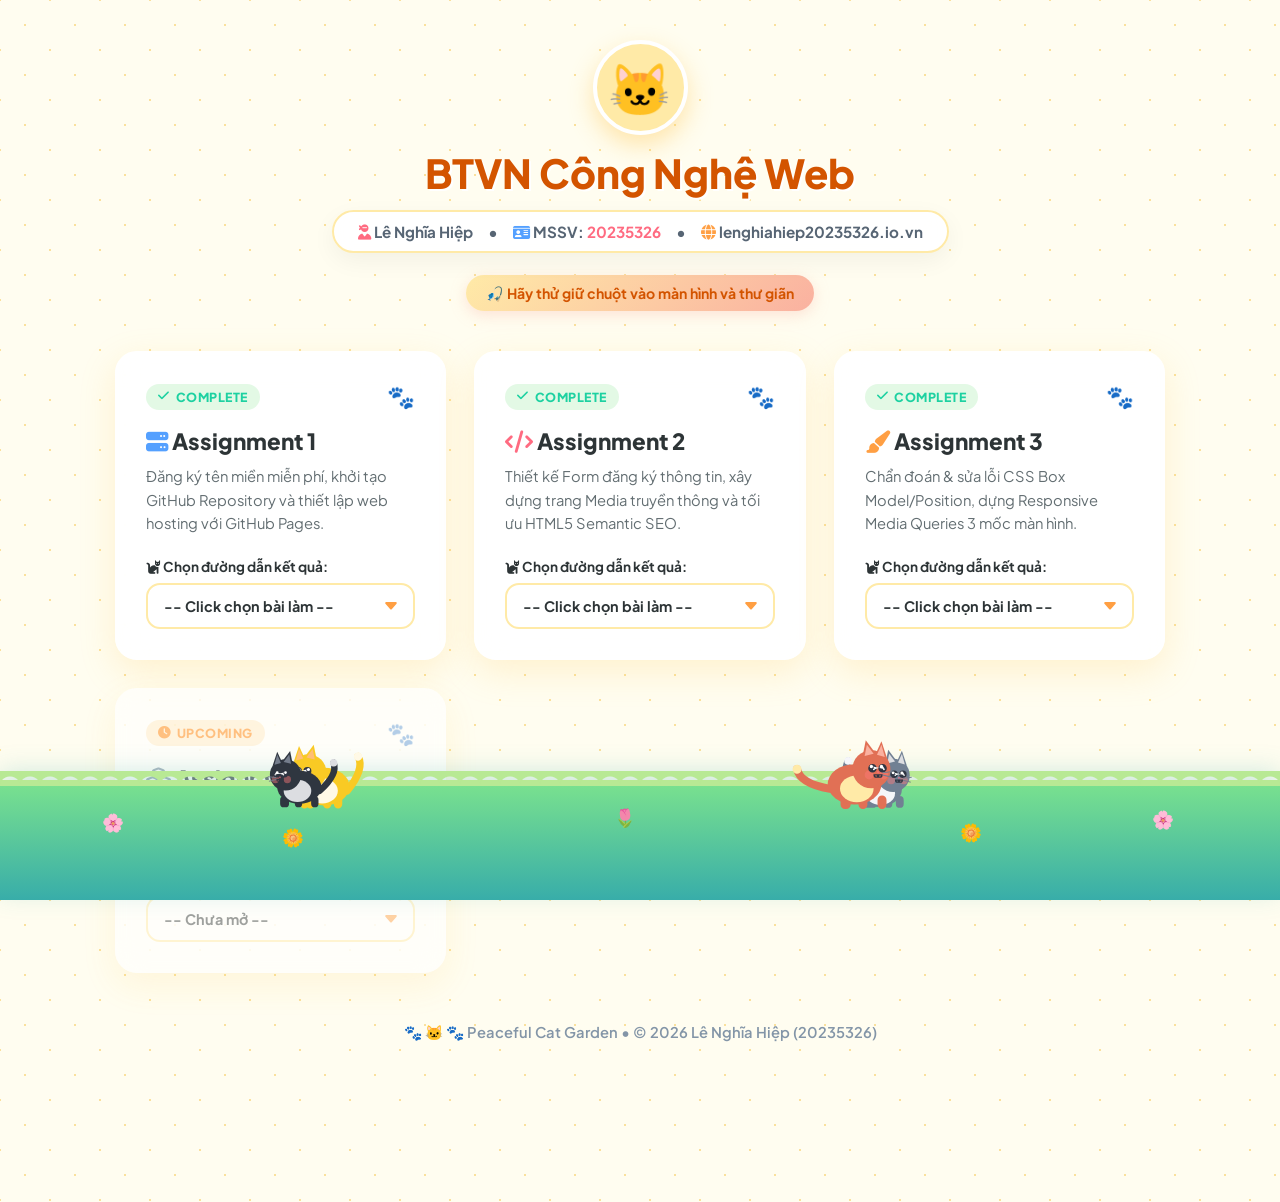
==== commit b434187b: "Update users' instruction" ====
--- a/index.html
+++ b/index.html
@@ -326,7 +326,7 @@
             </div>
             <br>
             <div class="hint-bar">
-                <span>🎣 <strong>Mẹo câu mèo:</strong> Nhấn giữ để thả cá xuống gần thảm cỏ. Để vừa tầm mèo sẽ nhảy đớp trúng cá, nếu để quá cao mèo chỉ nhảy với hụt!</span>
+                <span>🎣 <strong>Hãy thử giữ chuột vào màn hình và thư giãn</strong></span>
             </div>
         </header>
 
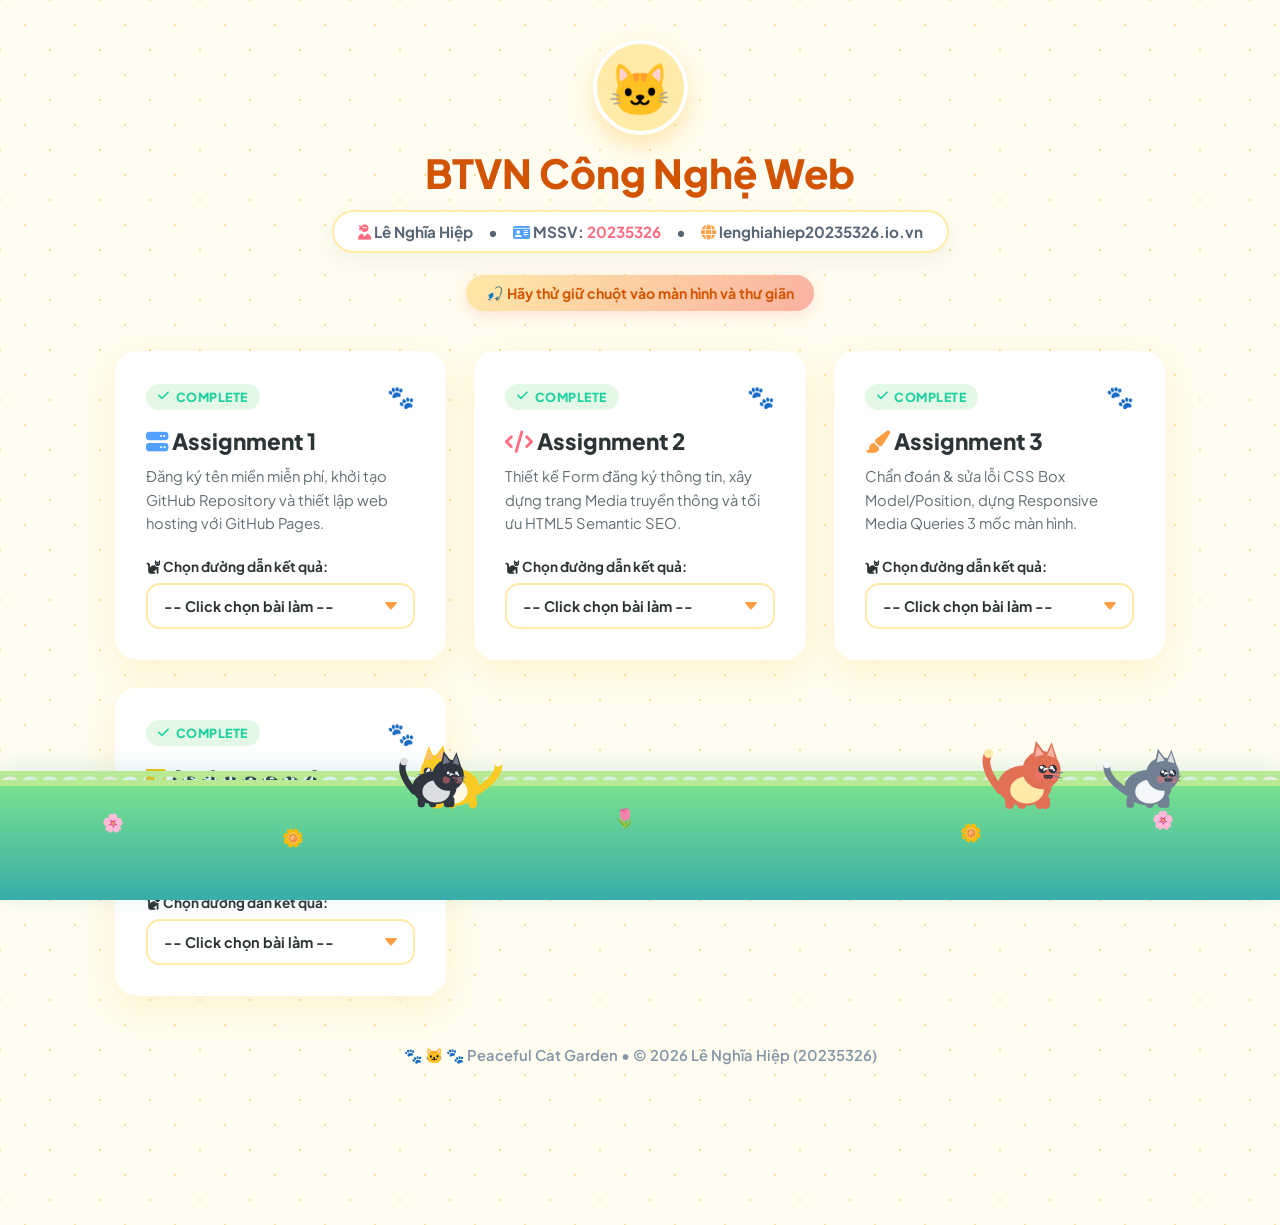
==== commit 018d253c: "assignment 4" ====
--- a/index.html
+++ b/index.html
@@ -398,19 +398,21 @@
             </div>
 
             <!-- Assignment 4 -->
-            <div class="assignment-card disabled">
+            <div class="assignment-card">
                 <div>
                     <div class="card-header-top">
-                        <span class="badge pending"><i class="fa-solid fa-clock"></i> Upcoming</span>
-                        <span style="font-size: 1.4rem; opacity: 0.5;">🐾</span>
+                        <span class="badge completed"><i class="fa-solid fa-check"></i> Complete</span>
+                        <span style="font-size: 1.4rem;">🐾</span>
                     </div>
-                    <h3><i class="fa-solid fa-cubes" style="color: #8395a7;"></i> Assignment 4</h3>
-                    <p>Nội dung bài tập tuần 4 sẽ được cập nhật sau khi nhận đề từ giảng viên.</p>
+                    <h3><i class="fa-brands fa-js" style="color: #f1c40f;"></i> Assignment 4</h3>
+                    <p>Lập trình JavaScript: Xử lý dữ liệu JSON &amp; Giỏ hàng xưởng in, Thư viện ảnh tương tác &amp; Đăng tin nhanh.</p>
                 </div>
                 <div class="dropdown-wrapper">
                     <label><i class="fa-solid fa-cat"></i> Chọn đường dẫn kết quả:</label>
-                    <select class="custom-select" disabled>
-                        <option value="">-- Chưa mở --</option>
+                    <select class="custom-select" onchange="if(this.value) window.location.href=this.value;">
+                        <option value="">-- Click chọn bài làm --</option>
+                        <option value="assignment4/Bai tap 2 - JS tin tuc va gio hang/index.html">🐾 Link to bài 2</option>
+                        <option value="assignment4/Bai tap 3 - JS thu vien anh va tin nhanh/index.html">🐾 Link to bài 3</option>
                     </select>
                 </div>
             </div>
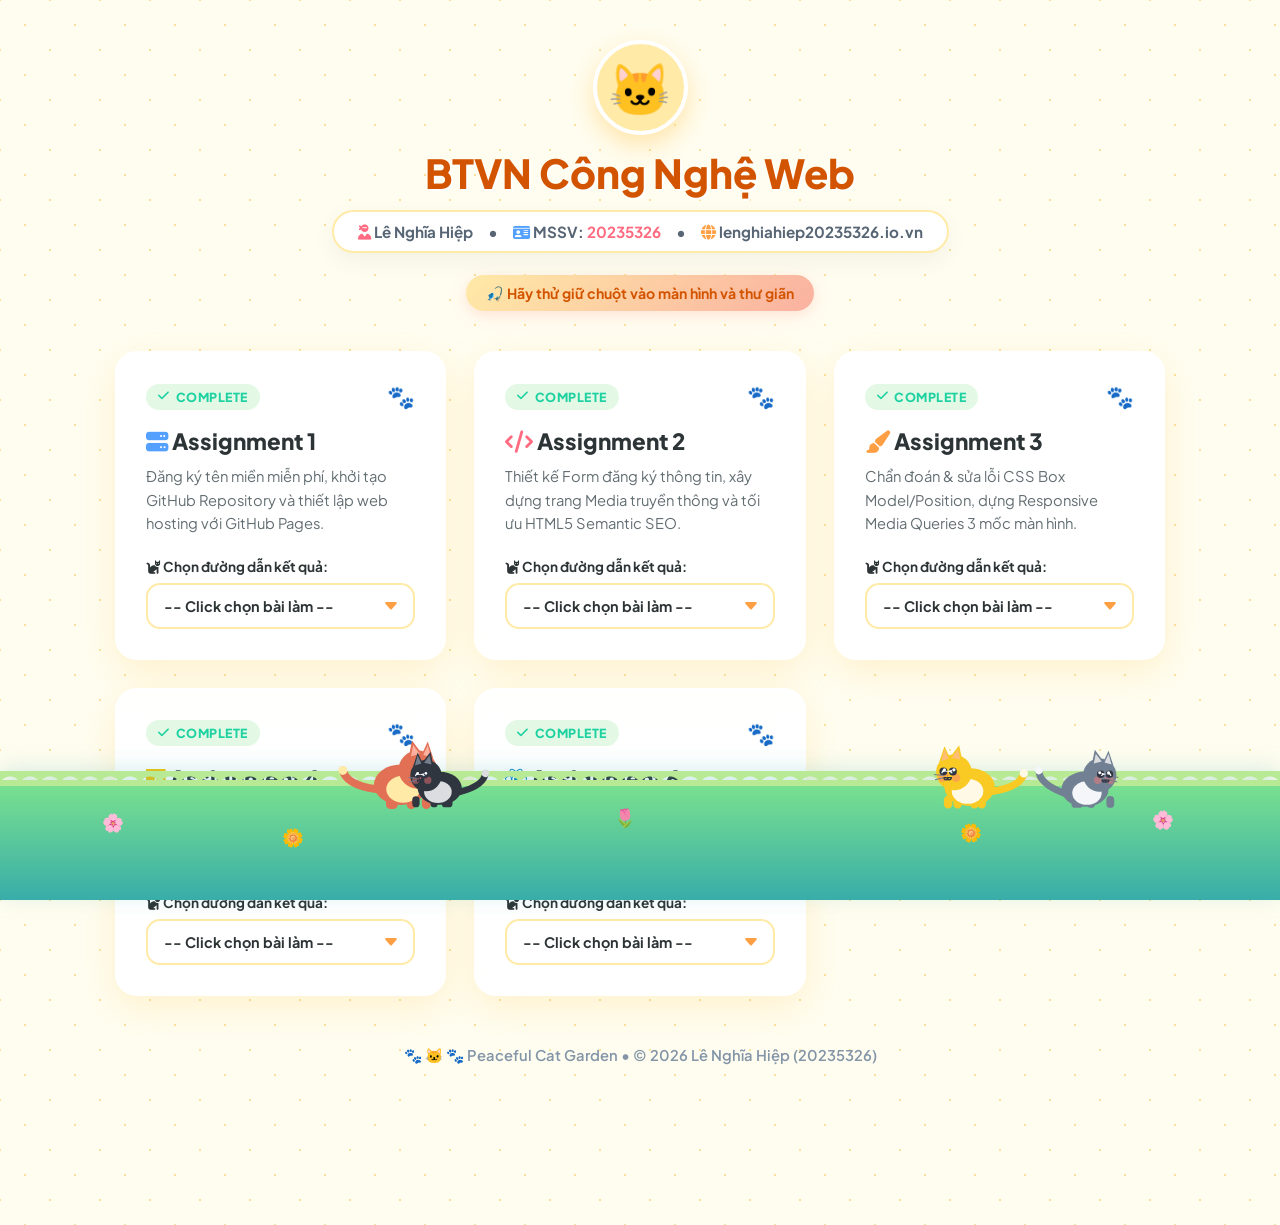
==== commit 389ade13: "Assignmen6" ====
--- a/index.html
+++ b/index.html
@@ -417,6 +417,25 @@
                 </div>
             </div>
 
+            <!-- Assignment 6 -->
+            <div class="assignment-card">
+                <div>
+                    <div class="card-header-top">
+                        <span class="badge completed"><i class="fa-solid fa-check"></i> Complete</span>
+                        <span style="font-size: 1.4rem;">🐾</span>
+                    </div>
+                    <h3><i class="fa-brands fa-react" style="color: #0284c7;"></i> Assignment 6</h3>
+                    <p>Lập trình React cơ bản (CRUD): Quản lý người dùng, tìm kiếm thời gian thực, State Lifting, Form thêm/sửa modal.</p>
+                </div>
+                <div class="dropdown-wrapper">
+                    <label><i class="fa-solid fa-cat"></i> Chọn đường dẫn kết quả:</label>
+                    <select class="custom-select" onchange="if(this.value) window.location.href=this.value;">
+                        <option value="">-- Click chọn bài làm --</option>
+                        <option value="assignment6/index.html">🐾 Quản lý người dùng (React CRUD)</option>
+                    </select>
+                </div>
+            </div>
+
         </div>
 
         <!-- Footer -->
